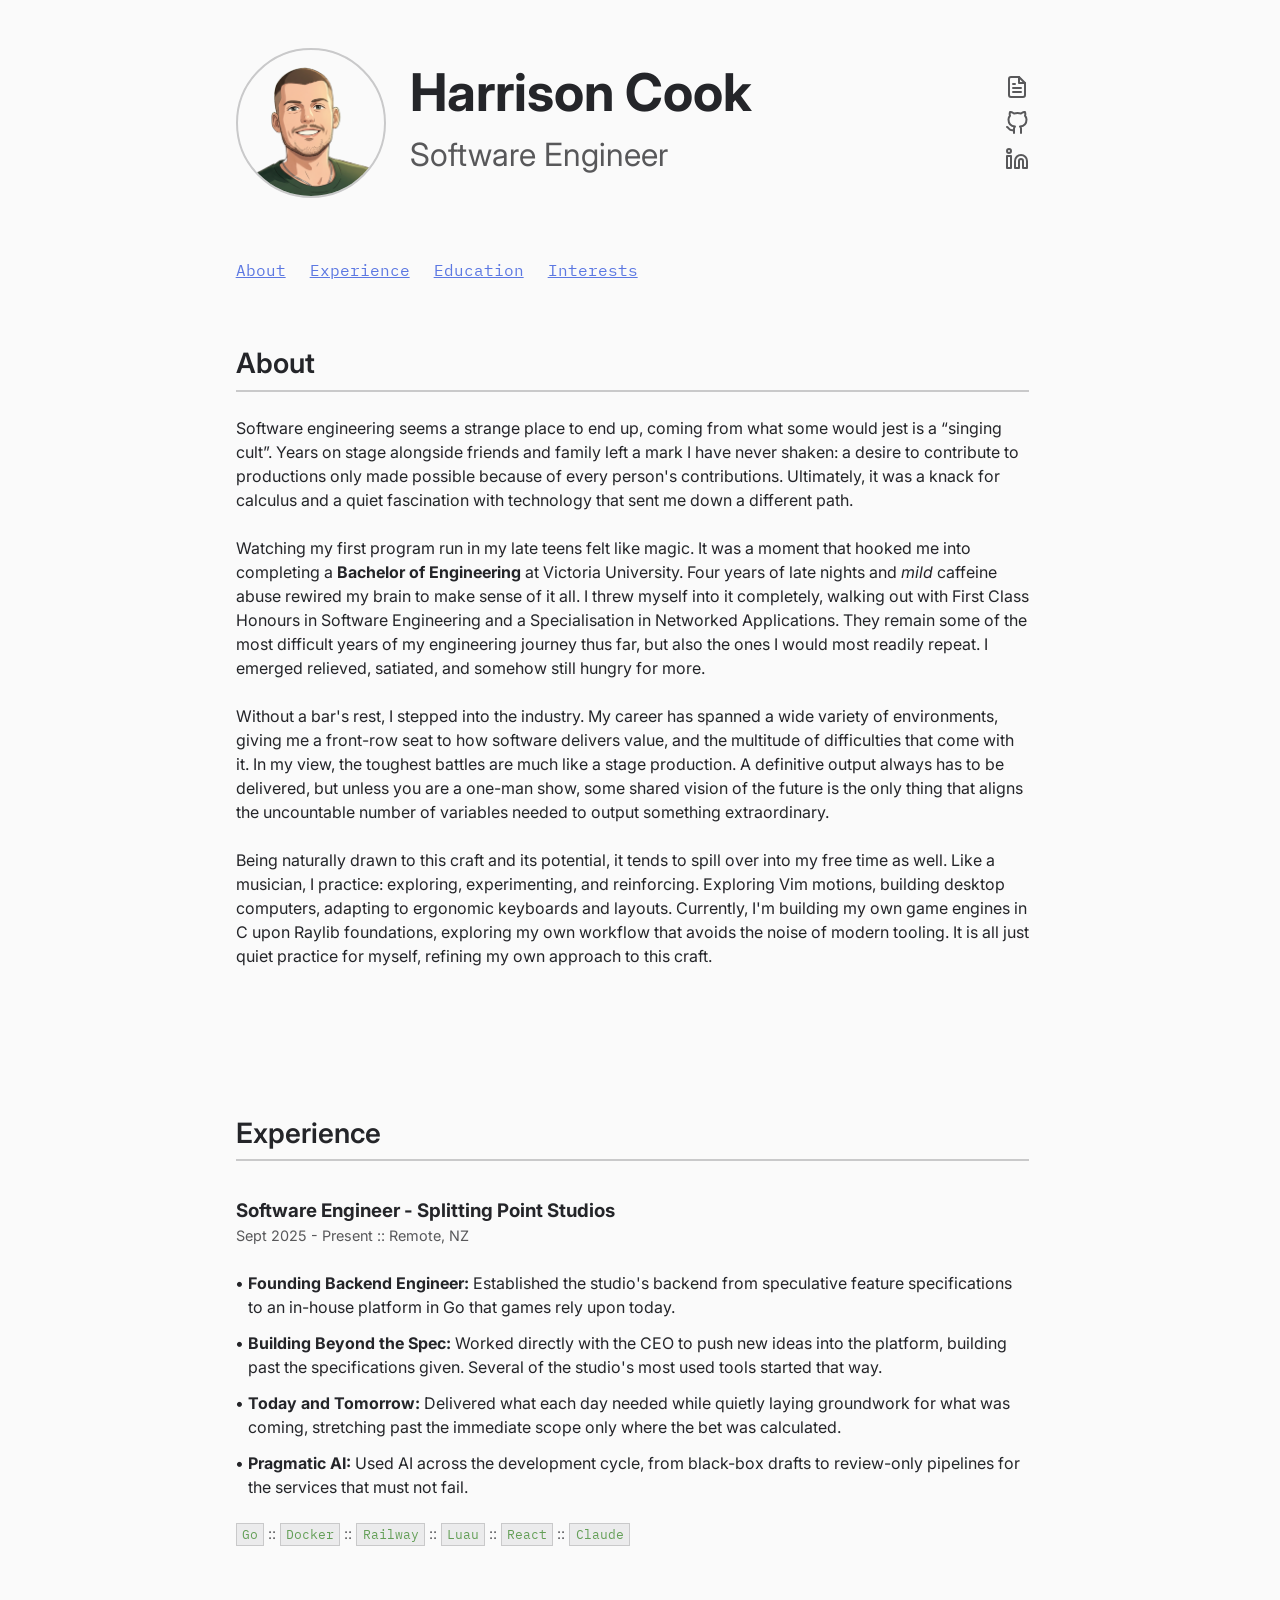
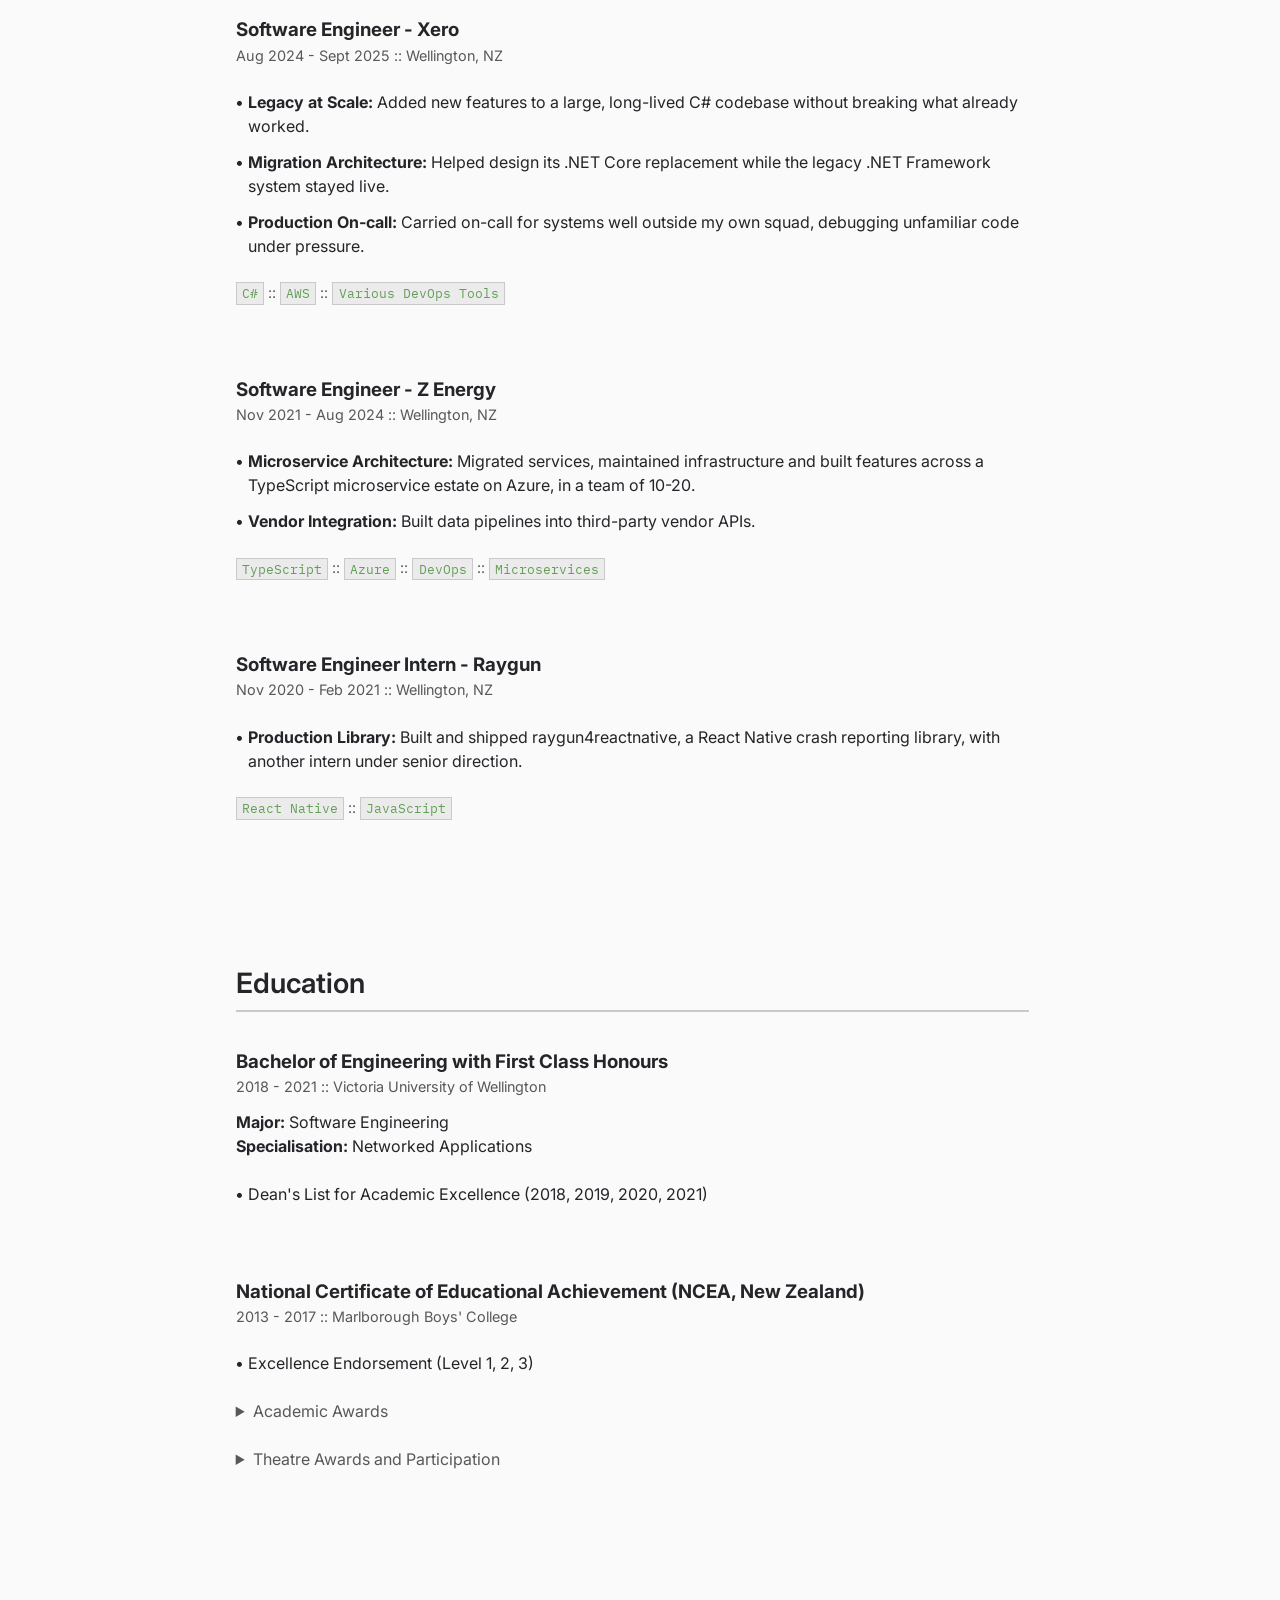
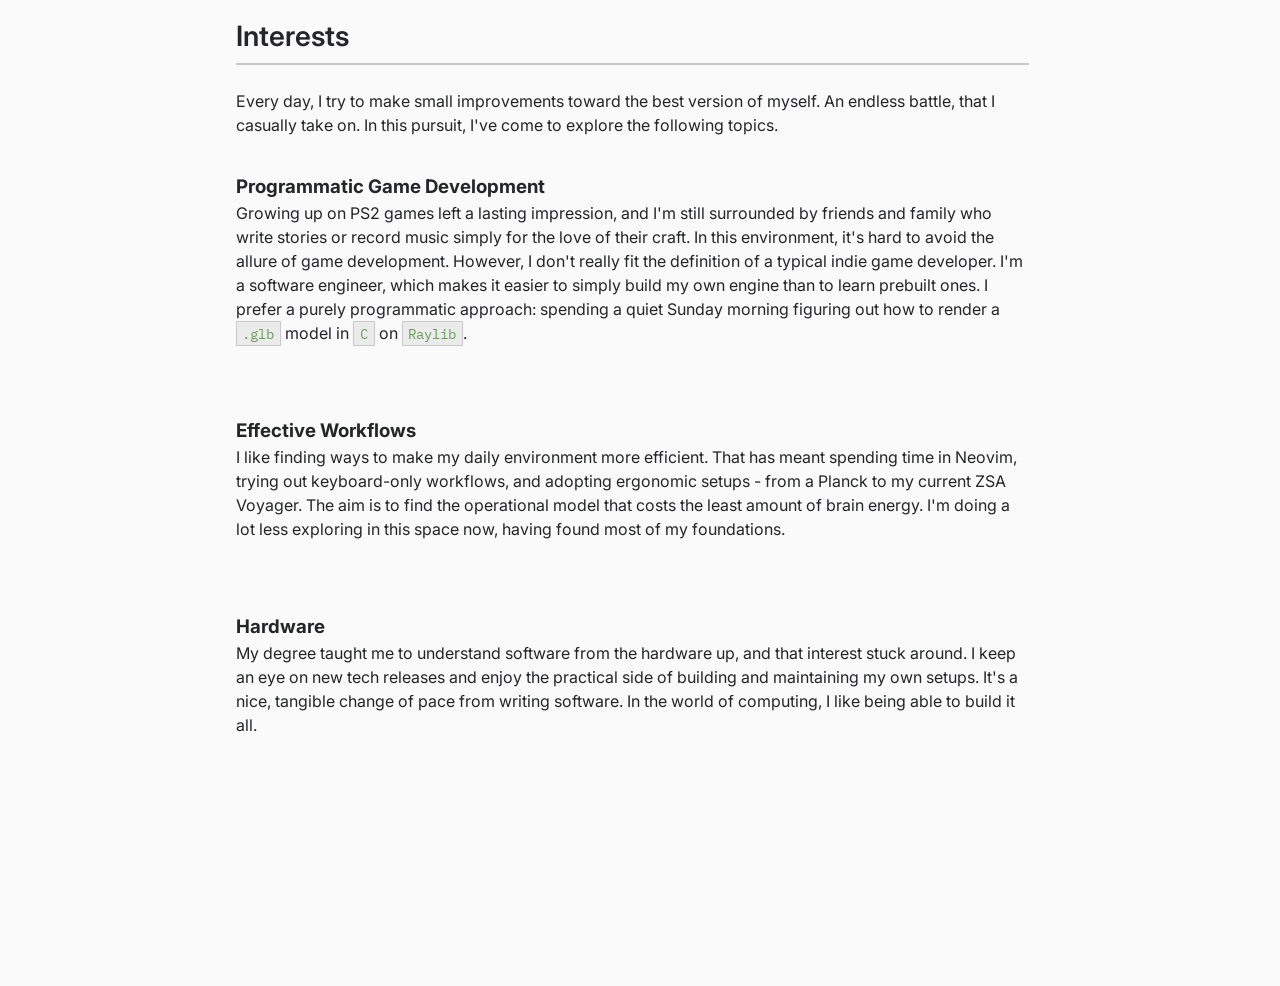
==== index.html @ 20672a46 "Site: fix grammar in game dev interest" ====
<!doctype html>
<html lang="en">
    <head>
        <meta charset="UTF-8" />
        <meta name="viewport" content="width=device-width, initial-scale=1" />
        <meta name="color-scheme" content="light dark" />
        <title>Harrison Cook</title>
        <meta
            name="description"
            content="Harrison Cook - software engineer at Splitting Point Studios. Work history, education, and interests, with essays on how he thinks about building software."
        />
        <meta name="author" content="Harrison Cook" />
        <meta property="og:type" content="profile" />
        <meta property="og:site_name" content="Harrison Cook" />
        <meta property="og:title" content="Harrison Cook - Software Engineer" />
        <meta
            property="og:description"
            content="Software engineer at Splitting Point Studios. Work history, education, and interests."
        />
        <meta property="og:url" content="https://honsoncooky.github.io/cookbook/" />
        <meta property="og:image" content="https://honsoncooky.github.io/cookbook/public/images/profile.png" />
        <meta name="twitter:card" content="summary" />
        <link rel="icon" type="image/png" href="public/images/favicon.png" />
        <link rel="preconnect" href="https://fonts.googleapis.com" />
        <link rel="preconnect" href="https://fonts.gstatic.com" crossorigin />
        <link
            rel="stylesheet"
            href="https://fonts.googleapis.com/css2?family=IBM+Plex+Mono&family=Inter:ital,wght@0,300;0,400;0,600;0,700;1,400&display=swap"
        />
        <link rel="stylesheet" href="public/style.css" />
    </head>
    <body>
        <header class="hero">
            <img src="public/images/profile-sm.png" alt="Harrison Cook" class="profile" />
            <div>
                <h1>Harrison Cook</h1>
                <p class="role">Software Engineer</p>
            </div>
            <nav class="hero-links">
                <a href="cv/" title="PDF" aria-label="PDF" target="_blank" rel="noopener">
                    <svg viewBox="0 0 24 24" aria-hidden="true">
                        <path d="M14 2H6a2 2 0 0 0-2 2v16a2 2 0 0 0 2 2h12a2 2 0 0 0 2-2V8z" />
                        <path d="M14 2v6h6M16 13H8M16 17H8M10 9H8" />
                    </svg>
                </a>
                <a
                    href="https://github.com/HonsonCooky"
                    title="GitHub"
                    aria-label="GitHub"
                    target="_blank"
                    rel="noopener"
                >
                    <svg viewBox="0 0 24 24" aria-hidden="true">
                        <path
                            d="M9 19c-5 1.5-5-2.5-7-3m14 6v-3.87a3.37 3.37 0 0 0-.94-2.61c3.14-.35 6.44-1.54 6.44-7A5.44 5.44 0 0 0 20 4.77 5.07 5.07 0 0 0 19.91 1S18.73.65 16 2.48a13.38 13.38 0 0 0-7 0C6.27.65 5.09 1 5.09 1A5.07 5.07 0 0 0 5 4.77a5.44 5.44 0 0 0-1.5 3.78c0 5.42 3.3 6.61 6.44 7A3.37 3.37 0 0 0 9 18.13V22"
                        />
                    </svg>
                </a>
                <a
                    href="https://www.linkedin.com/in/honsoncooky"
                    title="LinkedIn"
                    aria-label="LinkedIn"
                    target="_blank"
                    rel="noopener"
                >
                    <svg viewBox="0 0 24 24" aria-hidden="true">
                        <path d="M16 8a6 6 0 0 1 6 6v7h-4v-7a2 2 0 0 0-2-2 2 2 0 0 0-2 2v7h-4v-7a6 6 0 0 1 6-6z" />
                        <rect x="2" y="9" width="4" height="12" />
                        <circle cx="4" cy="4" r="2" />
                    </svg>
                </a>
            </nav>
        </header>

        <nav class="page-nav">
            <a href="#about">About</a>
            <a href="#experience">Experience</a>
            <a href="#education">Education</a>
            <a href="#interests">Interests</a>
        </nav>

        <section id="about">
            <h2>About</h2>

            <p>
                Software engineering seems a strange place to end up, coming from what some would jest is a
                <q>singing cult</q>. Years on stage alongside friends and family left a mark I have never shaken: a
                desire to contribute to productions only made possible because of every person's contributions.
                Ultimately, it was a knack for calculus and a quiet fascination with technology that sent me down a
                different path.
            </p>
            <p>
                Watching my first program run in my late teens felt like magic. It was a moment that hooked me into
                completing a <b>Bachelor of Engineering</b> at Victoria University. Four years of late nights and
                <i>mild</i> caffeine abuse rewired my brain to make sense of it all. I threw myself into it completely,
                walking out with First Class Honours in Software Engineering and a Specialisation in Networked
                Applications. They remain some of the most difficult years of my engineering journey thus far, but also
                the ones I would most readily repeat. I emerged relieved, satiated, and somehow still hungry for more.
            </p>
            <p>
                Without a bar's rest, I stepped into the industry. My career has spanned a wide variety of environments,
                giving me a front-row seat to how software delivers value, and the multitude of difficulties that come
                with it. In my view, the toughest battles are much like a stage production. A definitive output always
                has to be delivered, but unless you are a one-man show, some shared vision of the future is the only
                thing that aligns the uncountable number of variables needed to output something extraordinary.
            </p>
            <p>
                Being naturally drawn to this craft and its potential, it tends to spill over into my free time as well.
                Like a musician, I practice: exploring, experimenting, and reinforcing. Exploring Vim motions, building
                desktop computers, adapting to ergonomic keyboards and layouts. Currently, I'm building my own game
                engines in C upon Raylib foundations, exploring my own workflow that avoids the noise of modern tooling.
                It is all just quiet practice for myself, refining my own approach to this craft.
            </p>
        </section>

        <section id="experience">
            <h2>Experience</h2>

            <article>
                <h3>Software Engineer - Splitting Point Studios</h3>
                <p class="meta">Sept 2025 - Present :: Remote, NZ</p>
                <ul>
                    <li>
                        <h4>Founding Backend Engineer:</h4>
                        Established the studio's backend from speculative feature specifications to an in-house platform
                        in Go that games rely upon today.
                    </li>
                    <li>
                        <h4>Building Beyond the Spec:</h4>
                        Worked directly with the CEO to push new ideas into the platform, building past the
                        specifications given. Several of the studio's most used tools started that way.
                    </li>
                    <li>
                        <h4>Today and Tomorrow:</h4>
                        Delivered what each day needed while quietly laying groundwork for what was coming, stretching
                        past the immediate scope only where the bet was calculated.
                    </li>
                    <li>
                        <h4>Pragmatic AI:</h4>
                        Used AI across the development cycle, from black-box drafts to review-only pipelines for the
                        services that must not fail.
                    </li>
                </ul>
                <p class="skills">
                    <code>Go</code> :: <code>Docker</code> :: <code>Railway</code> :: <code>Luau</code> ::
                    <code>React</code> :: <code>Claude</code>
                </p>
            </article>

            <article>
                <h3>Software Engineer - Xero</h3>
                <p class="meta">Aug 2024 - Sept 2025 :: Wellington, NZ</p>
                <ul>
                    <li>
                        <h4>Legacy at Scale:</h4>
                        Added new features to a large, long-lived C# codebase without breaking what already worked.
                    </li>
                    <li>
                        <h4>Migration Architecture:</h4>
                        Helped design its .NET Core replacement while the legacy .NET Framework system stayed live.
                    </li>
                    <li>
                        <h4>Production On-call:</h4>
                        Carried on-call for systems well outside my own squad, debugging unfamiliar code under pressure.
                    </li>
                </ul>
                <p class="skills"><code>C#</code> :: <code>AWS</code> :: <code>Various DevOps Tools</code></p>
            </article>

            <article>
                <h3>Software Engineer - Z Energy</h3>
                <p class="meta">Nov 2021 - Aug 2024 :: Wellington, NZ</p>
                <ul>
                    <li>
                        <h4>Microservice Architecture:</h4>
                        Migrated services, maintained infrastructure and built features across a TypeScript microservice
                        estate on Azure, in a team of 10-20.
                    </li>
                    <li>
                        <h4>Vendor Integration:</h4>
                        Built data pipelines into third-party vendor APIs.
                    </li>
                </ul>
                <p class="skills">
                    <code>TypeScript</code> :: <code>Azure</code> :: <code>DevOps</code> :: <code>Microservices</code>
                </p>
            </article>

            <article>
                <h3>Software Engineer Intern - Raygun</h3>
                <p class="meta">Nov 2020 - Feb 2021 :: Wellington, NZ</p>
                <ul>
                    <li>
                        <h4>Production Library:</h4>
                        Built and shipped raygun4reactnative, a React Native crash reporting library, with another
                        intern under senior direction.
                    </li>
                </ul>
                <p class="skills"><code>React Native</code> :: <code>JavaScript</code></p>
            </article>
        </section>

        <section id="education">
            <h2>Education</h2>

            <article>
                <h3>Bachelor of Engineering with First Class Honours</h3>
                <p class="meta">2018 - 2021 :: Victoria University of Wellington</p>
                <div>
                    <h4>Major:</h4>
                    Software Engineering
                </div>
                <div>
                    <h4>Specialisation:</h4>
                    Networked Applications
                </div>
                <ul>
                    <li>Dean's List for Academic Excellence (2018, 2019, 2020, 2021)</li>
                </ul>
            </article>

            <article>
                <h3>National Certificate of Educational Achievement (NCEA, New Zealand)</h3>
                <p class="meta">2013 - 2017 :: Marlborough Boys' College</p>
                <ul>
                    <li>Excellence Endorsement (Level 1, 2, 3)</li>
                </ul>
                <details>
                    <summary>Academic Awards</summary>
                    <ul>
                        <li>NCEA Academic Badge (Level 1, 2)</li>
                        <li>National Certificate in Mathematics (Level 1, 2)</li>
                        <li>Merit Certificate for Excellence in Photography, Digital Technology, English (2017)</li>
                        <li>Port Marlborough Award for Consistent, Outstanding Achievement (2016)</li>
                        <li>Subject Award for Digital Technology, Photography (2016)</li>
                        <li>
                            CACTUS - 8 week youth development course focused on resilience, fitness, and teamwork (2016)
                        </li>
                        <li>Merit Certificate for Excellence in Digital Media (2015)</li>
                    </ul>
                </details>
                <details>
                    <summary>Theatre Awards and Participation</summary>
                    <ul>
                        <li>Cultural Gold Award for excellence in Musical Theatre, Drama (2017)</li>
                        <li>Regional Shakespeare Festival (2015-2017)</li>
                        <li>School Production (2013-2017)</li>
                        <li>Cultural Gold Award for contribution to choir, drama, musical theatre (2016)</li>
                        <li>Dramatic Performance Cup for best dramatic performance (2016)</li>
                        <li>School Choir (2013-2016)</li>
                        <li>Stage Band (2013-2016)</li>
                    </ul>
                </details>
            </article>
        </section>

        <section id="interests">
            <h2>Interests</h2>

            <p>
                Every day, I try to make small improvements toward the best version of myself. An endless battle, that I
                casually take on. In this pursuit, I've come to explore the following topics.
            </p>

            <div class="interests-list">
                <article>
                    <h3>Programmatic Game Development</h3>
                    <p>
                        Growing up on PS2 games left a lasting impression, and I'm still surrounded by friends and
                        family who write stories or record music simply for the love of their craft. In this
                        environment, it's hard to avoid the allure of game development. However, I don't really fit the
                        definition of a typical indie game developer. I'm a software engineer, which makes it easier to
                        simply build my own engine than to learn prebuilt ones. I prefer a purely programmatic
                        approach: spending a quiet Sunday morning figuring out how to render a
                        <code>.glb</code> model in <code>C</code> on <code>Raylib</code>.
                    </p>
                </article>

                <article>
                    <h3>Effective Workflows</h3>
                    <p>
                        I like finding ways to make my daily environment more efficient. That has meant spending time in
                        Neovim, trying out keyboard-only workflows, and adopting ergonomic setups - from a Planck to my
                        current ZSA Voyager. The aim is to find the operational model that costs the least amount of
                        brain energy. I'm doing a lot less exploring in this space now, having found most of my
                        foundations.
                    </p>
                </article>

                <article>
                    <h3>Hardware</h3>
                    <p>
                        My degree taught me to understand software from the hardware up, and that interest stuck around.
                        I keep an eye on new tech releases and enjoy the practical side of building and maintaining my
                        own setups. It's a nice, tangible change of pace from writing software. In the world of
                        computing, I like being able to build it all.
                    </p>
                </article>
            </div>
        </section>
    </body>
</html>
---- public/style.css ----
/* One Dark (reduced palette) */
:root {
    color-scheme: light dark;
    --font-sans:
        Inter, system-ui, -apple-system, "Segoe UI", Roboto, "Helvetica Neue", Arial,
        sans-serif;
    --font-title: var(--font-sans);
    --font-mono:
        "IBM Plex Mono", ui-monospace, "SF Mono", "Cascadia Code", "JetBrains Mono",
        "Segoe UI Mono", "Roboto Mono", Menlo, Consolas, "Liberation Mono",
        monospace;
    --bg: #282c33;
    --surface: #2f343e;
    --fg: #dce0e5;
    --fg-muted: #a9afbc;
    --border: #464b57;
    --string: #a1c181;
    --link: #74ade8;

    /* Vertical rhythm on a baseline grid: the base unit is the body line-height
       (1.5 x 16px = 24px), and every gap is a whole multiple of it, so spacing
       follows one scale instead of hand-picked values. Section : entry stays 2 : 1. */
    --space-unit: 1.5rem; /* 24px - the baseline */
    --space-tight: calc(var(--space-unit) / 2); /* 12px - within a group */
    --space-block: var(--space-unit); /* 24px - paragraphs, lists */
    --space-heading: var(--space-unit); /* 24px - heading to its body */
    --space-entry: calc(var(--space-unit) * 3); /* 72px - between entries */
    --space-section: calc(var(--space-unit) * 6); /* 144px - between sections */
}

/* One Light */
@media (prefers-color-scheme: light) {
    :root {
        --bg: #fafafa;
        --surface: #ebebec;
        --fg: #242529;
        --fg-muted: #58585a;
        --border: #c9c9ca;
        --string: #649f57;
        --link: #5c78e2;
    }
}

html {
    scroll-behavior: smooth;
    /* reserve the scrollbar gutter so short and long pages centre the body identically */
    scrollbar-gutter: stable;
}

*,
*::before,
*::after {
    box-sizing: border-box;
}

body {
    font-family: var(--font-sans);
    background: var(--bg);
    color: var(--fg);
    margin: 0 auto;
    padding: 0 2rem 25vh 2rem;
    max-width: calc(210mm + 4rem);
    line-height: 1.5;
}

a {
    color: var(--link);
    font-family: var(--font-mono);
}

code {
    font-family: var(--font-mono);
    color: var(--string);
    background: var(--surface);
    border: 1px solid var(--border);
    padding: 0.15em 0.4em;
    font-size: 0.9em;
    white-space: nowrap;
}

pre {
    background: var(--surface);
    border: 1px solid var(--border);
    padding: 1em;
    overflow-x: auto;
    white-space: pre-wrap;
    margin: 0;
}

pre code {
    border: none;
    padding: 0;
    background: none;
}

p {
    margin: 0 0 var(--space-block) 0;
}

small {
    color: var(--fg-muted);
}

hr {
    border: none;
    border-top: 1px solid var(--border);
    margin: calc(var(--space-entry) / 2) 0;
}

ul {
    list-style: "• " outside;
    padding-left: 1.2ch;
    margin: var(--space-block) 0;
}

li {
    margin-bottom: var(--space-tight);
}

/* ---- link rows: under the hero name (home), and a single up-link at the top
   of CV / blog pages ---- */
.nav-links {
    display: flex;
    flex-direction: column;

    margin: var(--space-tight) 0 0 0;
}

.nav-links a {
    color: var(--fg-muted);
    font-family: var(--font-mono);
    font-size: 0.9em;
}

.nav-links a:hover {
    color: var(--link);
}

/* the lone up-link sits at the very top of CV / blog pages */
body > nav.nav-links {
    margin: calc(var(--space-unit) * 2) 0 var(--space-heading) 0;
}

/* ---- hero ---- */
.hero {
    display: flex;
    flex-wrap: wrap;
    align-items: center;
    gap: var(--space-block);
    /* masthead sits close to its intro paragraph (2 units), not a section apart */
    margin: calc(var(--space-unit) * 2) 0;
}

.profile {
    width: 150px;
    height: 150px;
    border-radius: 50%;
    border: 2px solid var(--border);
    object-fit: cover;
    object-position: 50% 20%;
}

h1 {
    font-family: var(--font-title);
    color: var(--fg);
    margin: 0 0 var(--space-tight) 0;
}

.hero h1 {
    font-size: 3.25rem;
    line-height: 1;
}

.role {
    font-family: var(--font-title);
    color: var(--fg-muted);
    font-size: 2rem;
    margin: 0;
}

/* icon links (PDF, GitHub, LinkedIn) pushed to the far right of the hero */
.hero-links {
    display: flex;
    flex-direction: column;
    gap: var(--space-tight);
    margin-left: auto;
}

.hero-links a {
    display: block;
    color: var(--fg-muted);
}

.hero-links a:hover {
    color: var(--link);
}

.hero-links svg {
    display: block;
    width: 24px;
    height: 24px;
    fill: none;
    stroke: currentColor;
    stroke-width: 2;
    stroke-linecap: round;
    stroke-linejoin: round;
}

@media (max-width: 480px) {
    .hero {
        justify-content: center;
        text-align: center;
    }

    .nav-links {
        justify-content: center;
    }

    .hero-links {
        flex-direction: row;
        margin-left: 0;
        width: 100%;
        justify-content: center;
    }
    .profile {
        width: 200px;
        height: 200px;
    }
}

/* ---- section nav: sticks to the top of the viewport once scrolled past ---- */
.page-nav {
    position: sticky;
    top: 0;
    z-index: 1;
    display: flex;
    flex-wrap: nowrap;
    /* gap and font scale together with the viewport so all four links stay on one line */
    gap: 1.5em;
    font-size: clamp(0.85rem, 3.4vw, 1rem);
    padding: var(--space-tight) 0;
    /* a full section gap before About, so the nav reads as a masthead, not a heading */
    margin-bottom: calc(var(--space-unit) * 2);
    background: var(--bg);
}

/* ---- sections: content-sized, generous chapter-style gaps between them ---- */
body > section {
    margin-bottom: var(--space-section);
    /* anchor jumps land below the sticky nav, not underneath it */
    scroll-margin-top: calc(var(--space-unit) * 2);
}

body > section:last-child {
    margin-bottom: 0;
}

h2 {
    font-family: var(--font-title);
    color: var(--fg);
    font-size: 1.75rem;
    font-weight: 600;
    margin: 0 0 var(--space-heading) 0;
    border-bottom: 2px solid var(--border);
    padding-bottom: 0.2em;
}

h3 {
    font-family: var(--font-title);
    margin: 0;
}

h4 {
    display: inline;
    font-family: var(--font-title);
    font-size: 1em;
    font-weight: 700;
    margin: 0;
}

.meta {
    color: var(--fg-muted);
    font-size: 0.9em;
    margin: 0 0 var(--space-tight) 0;
}

.skills {
    color: var(--fg-muted);
    font-size: 0.9em;
    margin: var(--space-block) 0 0 0;
}

.label {
    font-weight: bold;
}

details {
    margin-top: var(--space-block);
}

details summary {
    cursor: pointer;
    color: var(--fg-muted);
}

details summary:hover {
    color: var(--link);
}

/* Entries are grouped by spacing, not dividers: the gap between entries is
   larger than the gaps inside one, so proximity alone reads the relationship. */
body > section article {
    margin-bottom: var(--space-entry);
}

body > section article:last-child {
    margin-bottom: 0;
}

/* The first entry sits half an entry-gap below its heading (or intro) - the
   heading already does some of the separating - while entries are a full
   --space-entry apart. Only titled entries (article); heading-to-prose stays
   tight (blog body, interests intro). */
body > section article:first-of-type {
    margin-top: calc(var(--space-entry) / 2);
}

/* ---- page header (CV) ---- */
.page-header {
    margin-bottom: var(--space-heading);
}

.page-header h1 {
    margin: 0;
}

@media print {
    .nav-links,
    .hero-links,
    .page-nav {
        display: none;
    }

    /* Viewport units are meaningless on paper; let each section begin a fresh
       page - the print equivalent of a chapter. */
    body > section {
        margin-bottom: 0;
        break-before: page;
    }

    body > section:first-of-type {
        break-before: auto;
    }
}
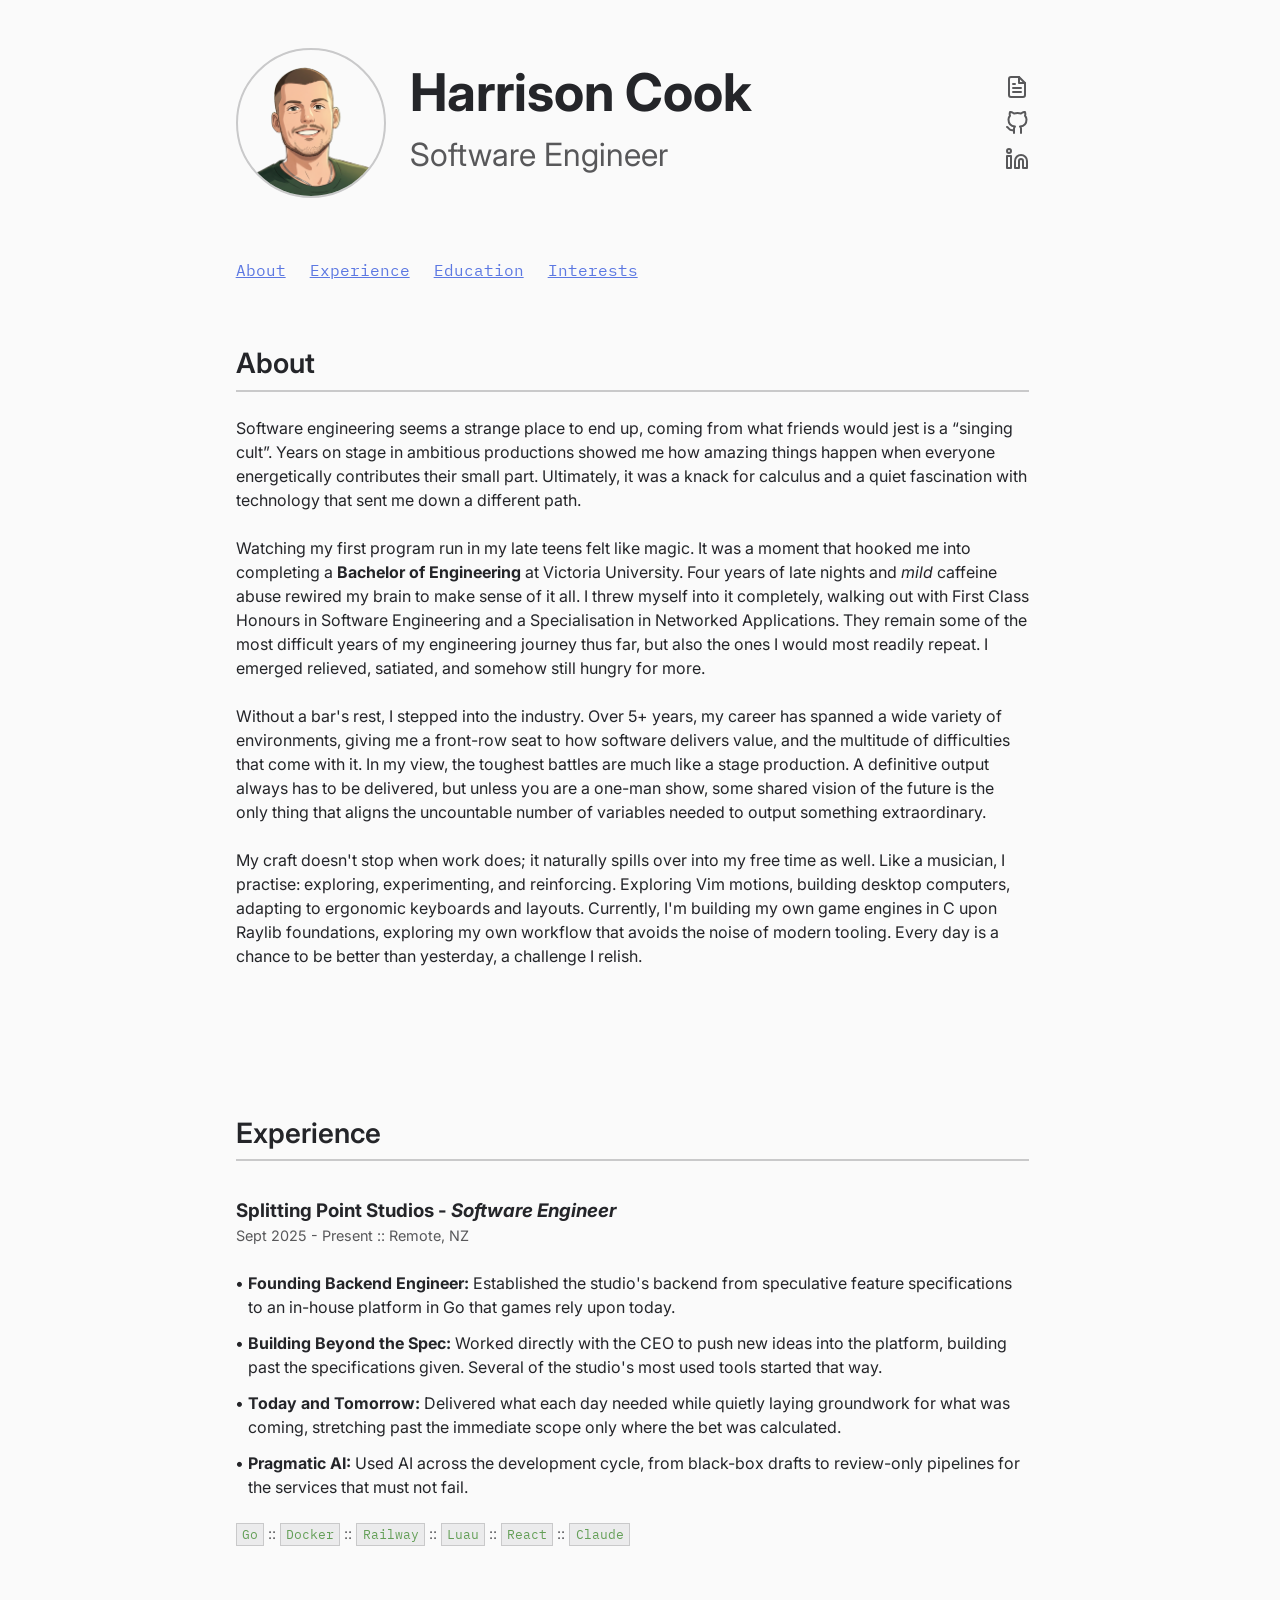
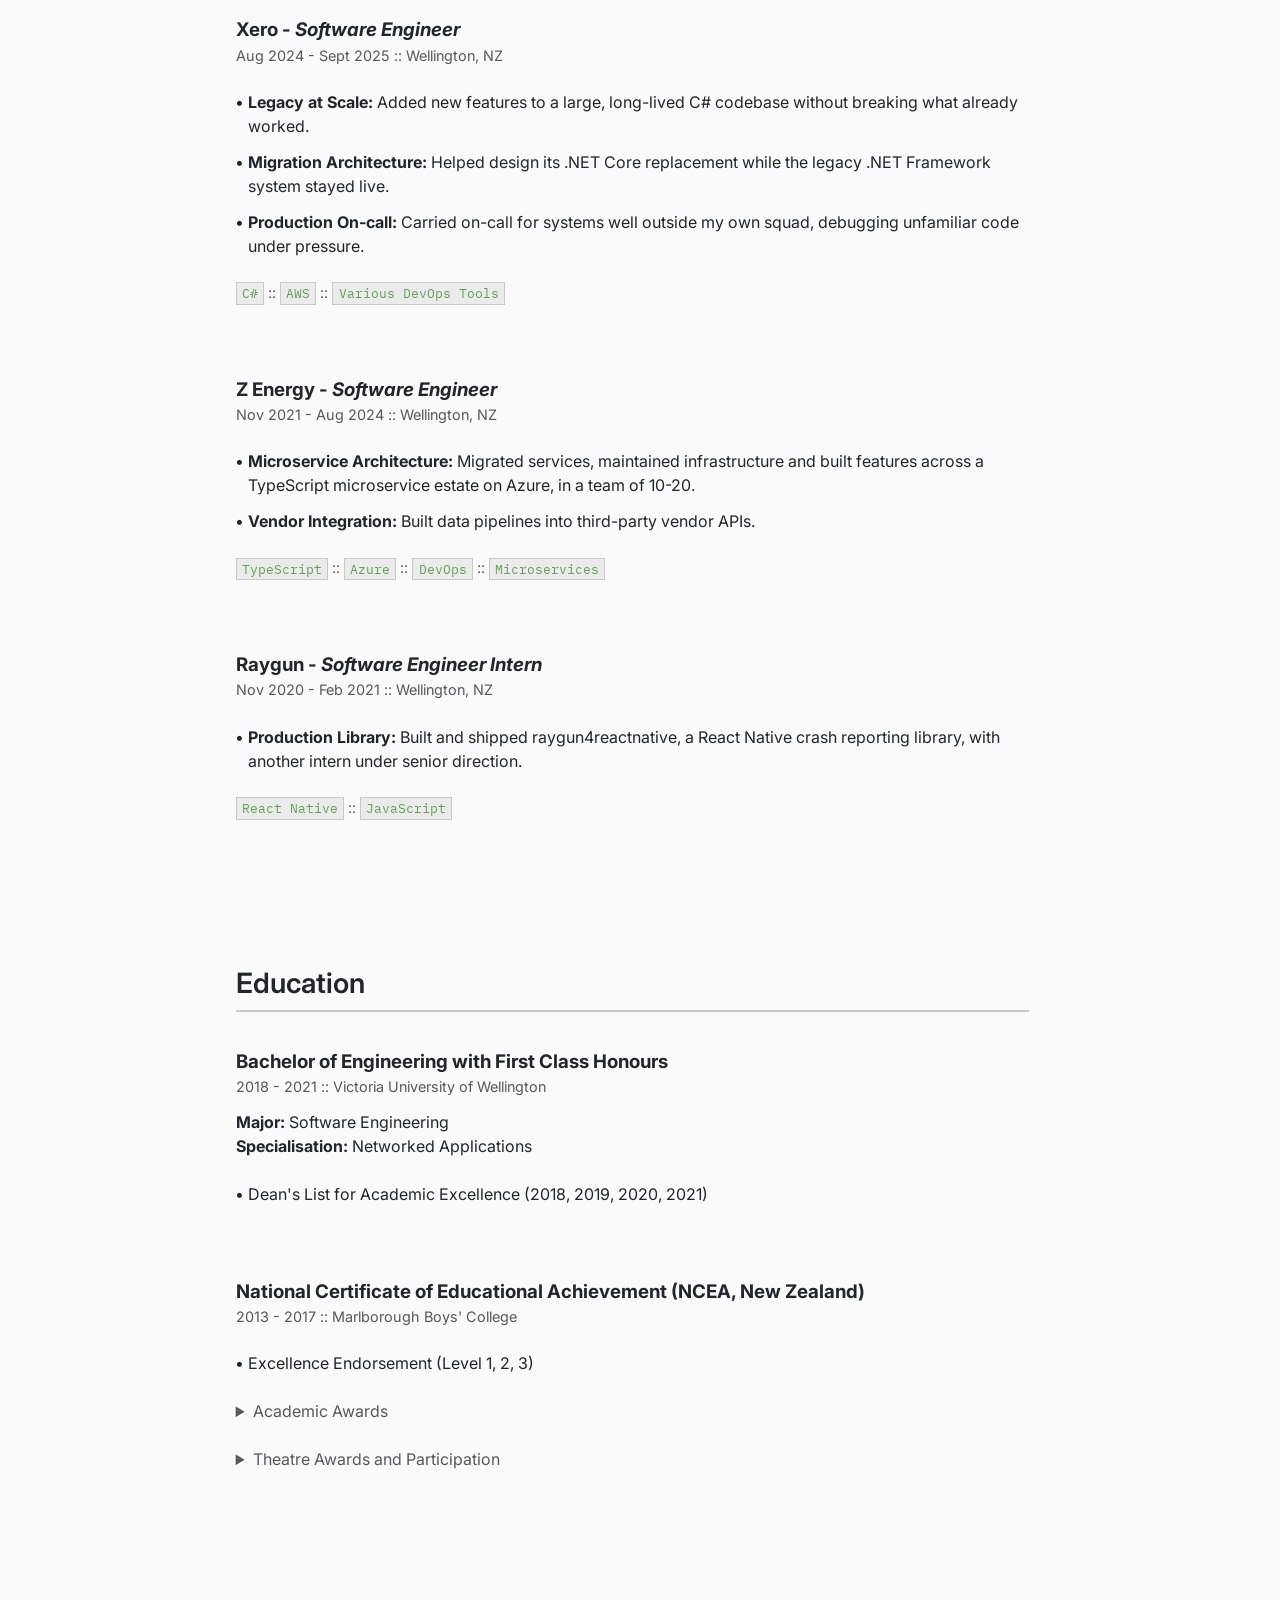
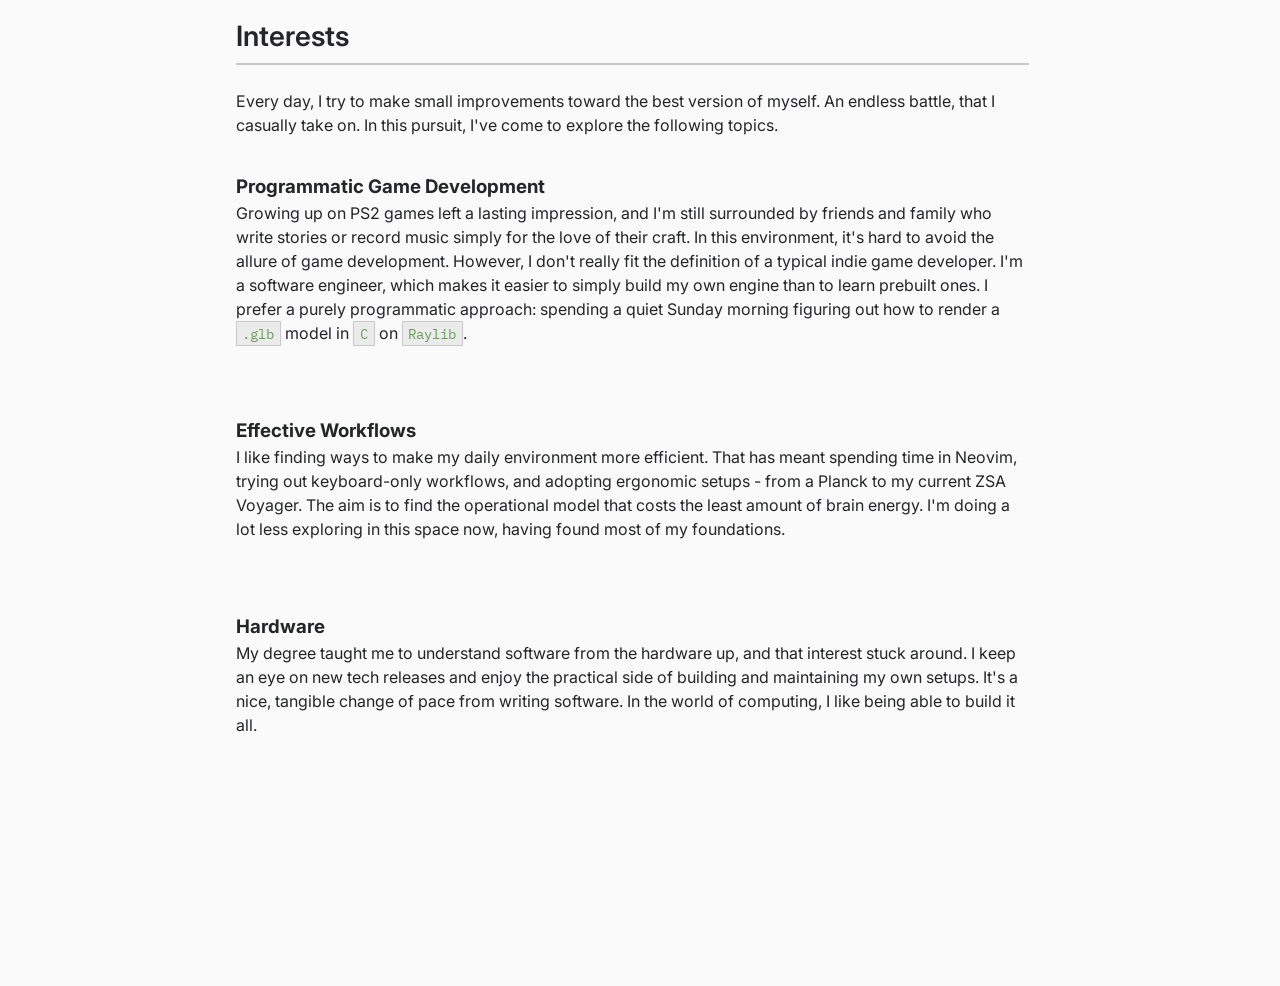
==== commit d443f9ec: "CV: prose job entries with quote bars, centred header, Place - Role headings, rewritten About, tight" ====
--- a/index.html
+++ b/index.html
@@ -25,7 +25,7 @@
         <link rel="preconnect" href="https://fonts.gstatic.com" crossorigin />
         <link
             rel="stylesheet"
-            href="https://fonts.googleapis.com/css2?family=IBM+Plex+Mono&family=Inter:ital,wght@0,300;0,400;0,600;0,700;1,400&display=swap"
+            href="https://fonts.googleapis.com/css2?family=IBM+Plex+Mono&family=Inter:ital,wght@0,300;0,400;0,600;0,700;1,400;1,700&display=swap"
         />
         <link rel="stylesheet" href="public/style.css" />
     </head>
@@ -83,10 +83,9 @@
             <h2>About</h2>
 
             <p>
-                Software engineering seems a strange place to end up, coming from what some would jest is a
-                <q>singing cult</q>. Years on stage alongside friends and family left a mark I have never shaken: a
-                desire to contribute to productions only made possible because of every person's contributions.
-                Ultimately, it was a knack for calculus and a quiet fascination with technology that sent me down a
+                Software engineering seems a strange place to end up, coming from what friends would jest is a
+                <q>singing cult</q>. Years on stage in ambitious productions showed me how amazing things happen when
+                everyone energetically contributes their small part. Ultimately, it was a knack for calculus and a quiet fascination with technology that sent me down a
                 different path.
             </p>
             <p>
@@ -98,18 +97,18 @@
                 the ones I would most readily repeat. I emerged relieved, satiated, and somehow still hungry for more.
             </p>
             <p>
-                Without a bar's rest, I stepped into the industry. My career has spanned a wide variety of environments,
-                giving me a front-row seat to how software delivers value, and the multitude of difficulties that come
+                Without a bar's rest, I stepped into the industry. Over 5+ years, my career has spanned a wide variety of
+                environments, giving me a front-row seat to how software delivers value, and the multitude of difficulties that come
                 with it. In my view, the toughest battles are much like a stage production. A definitive output always
                 has to be delivered, but unless you are a one-man show, some shared vision of the future is the only
                 thing that aligns the uncountable number of variables needed to output something extraordinary.
             </p>
             <p>
-                Being naturally drawn to this craft and its potential, it tends to spill over into my free time as well.
-                Like a musician, I practice: exploring, experimenting, and reinforcing. Exploring Vim motions, building
-                desktop computers, adapting to ergonomic keyboards and layouts. Currently, I'm building my own game
-                engines in C upon Raylib foundations, exploring my own workflow that avoids the noise of modern tooling.
-                It is all just quiet practice for myself, refining my own approach to this craft.
+                My craft doesn't stop when work does; it naturally spills over into my free time as well. Like a
+                musician, I practise: exploring, experimenting, and reinforcing. Exploring Vim motions, building desktop
+                computers, adapting to ergonomic keyboards and layouts. Currently, I'm building my own game engines in C
+                upon Raylib foundations, exploring my own workflow that avoids the noise of modern tooling. Every day is
+                a chance to be better than yesterday, a challenge I relish.
             </p>
         </section>
 
@@ -117,7 +116,7 @@
             <h2>Experience</h2>
 
             <article>
-                <h3>Software Engineer - Splitting Point Studios</h3>
+                <h3>Splitting Point Studios - <em>Software Engineer</em></h3>
                 <p class="meta">Sept 2025 - Present :: Remote, NZ</p>
                 <ul>
                     <li>
@@ -148,7 +147,7 @@
             </article>
 
             <article>
-                <h3>Software Engineer - Xero</h3>
+                <h3>Xero - <em>Software Engineer</em></h3>
                 <p class="meta">Aug 2024 - Sept 2025 :: Wellington, NZ</p>
                 <ul>
                     <li>
@@ -168,7 +167,7 @@
             </article>
 
             <article>
-                <h3>Software Engineer - Z Energy</h3>
+                <h3>Z Energy - <em>Software Engineer</em></h3>
                 <p class="meta">Nov 2021 - Aug 2024 :: Wellington, NZ</p>
                 <ul>
                     <li>
@@ -187,7 +186,7 @@
             </article>
 
             <article>
-                <h3>Software Engineer Intern - Raygun</h3>
+                <h3>Raygun - <em>Software Engineer Intern</em></h3>
                 <p class="meta">Nov 2020 - Feb 2021 :: Wellington, NZ</p>
                 <ul>
                     <li>
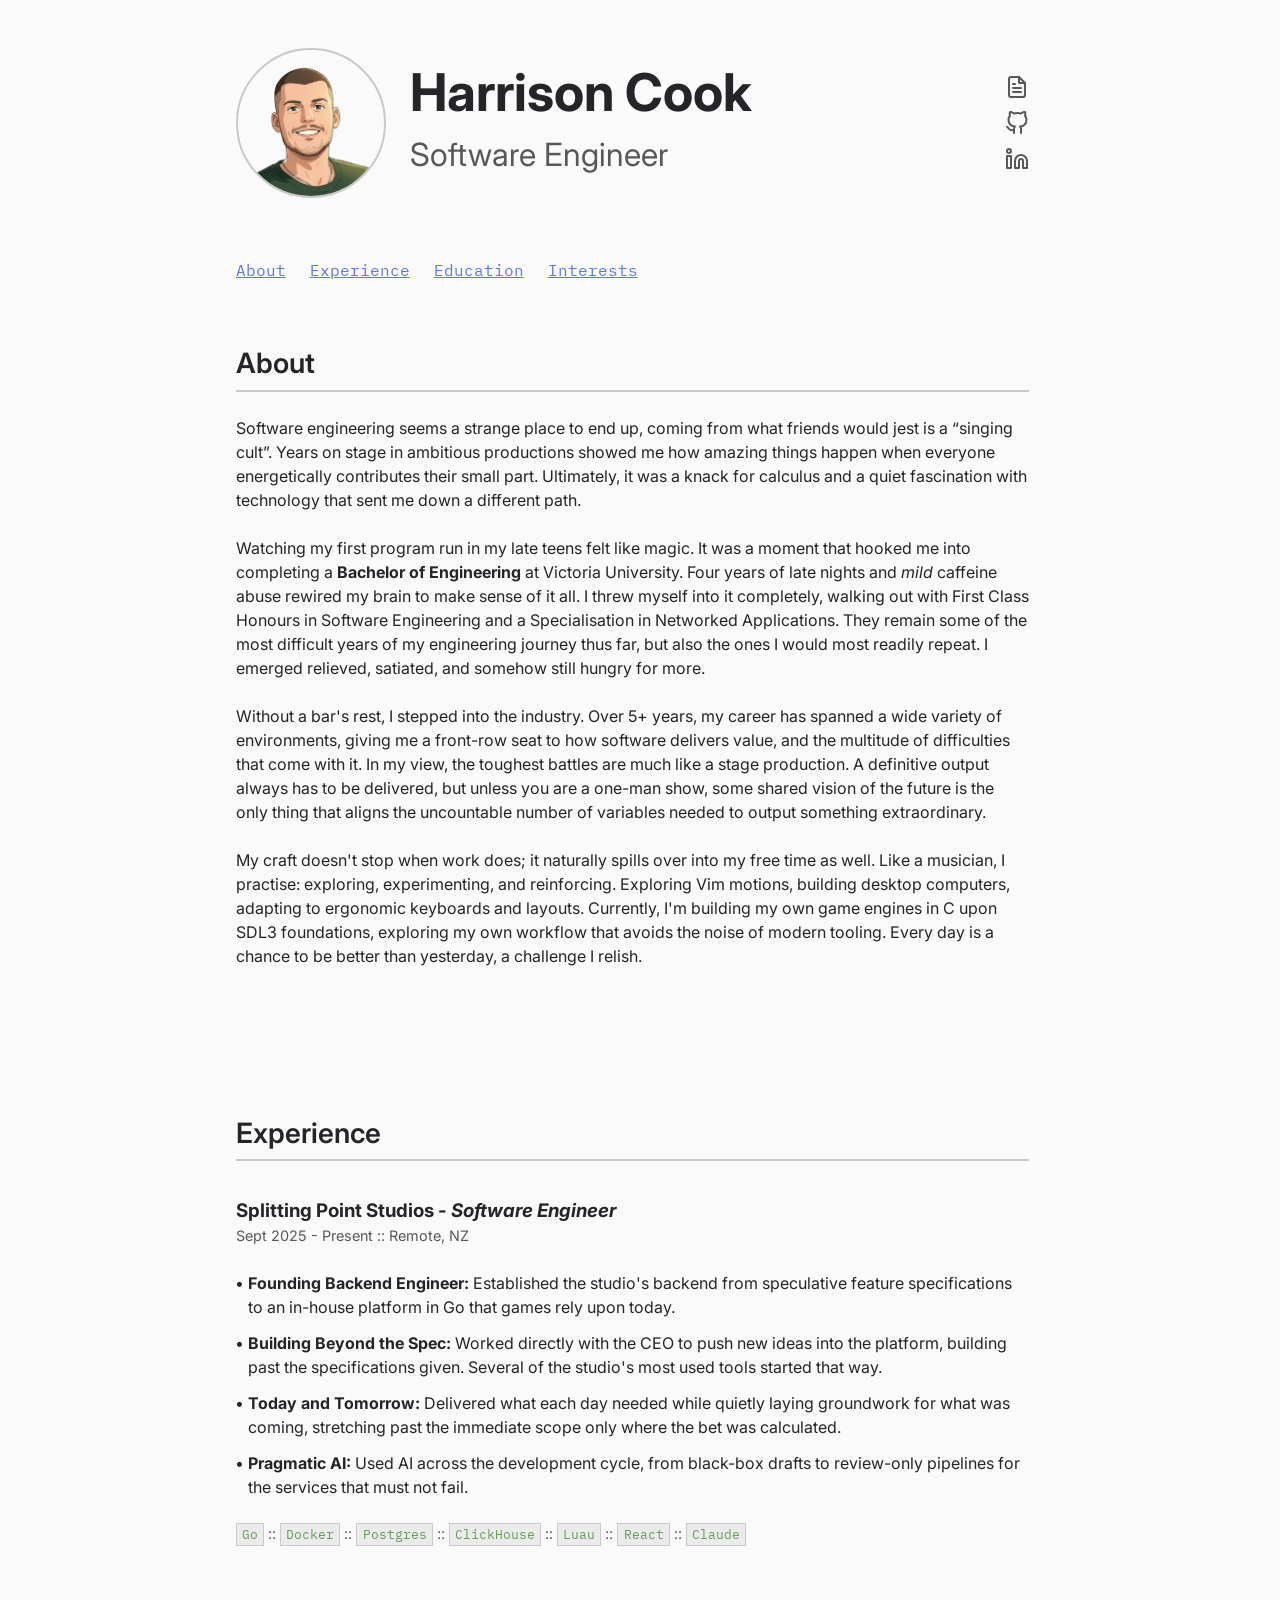
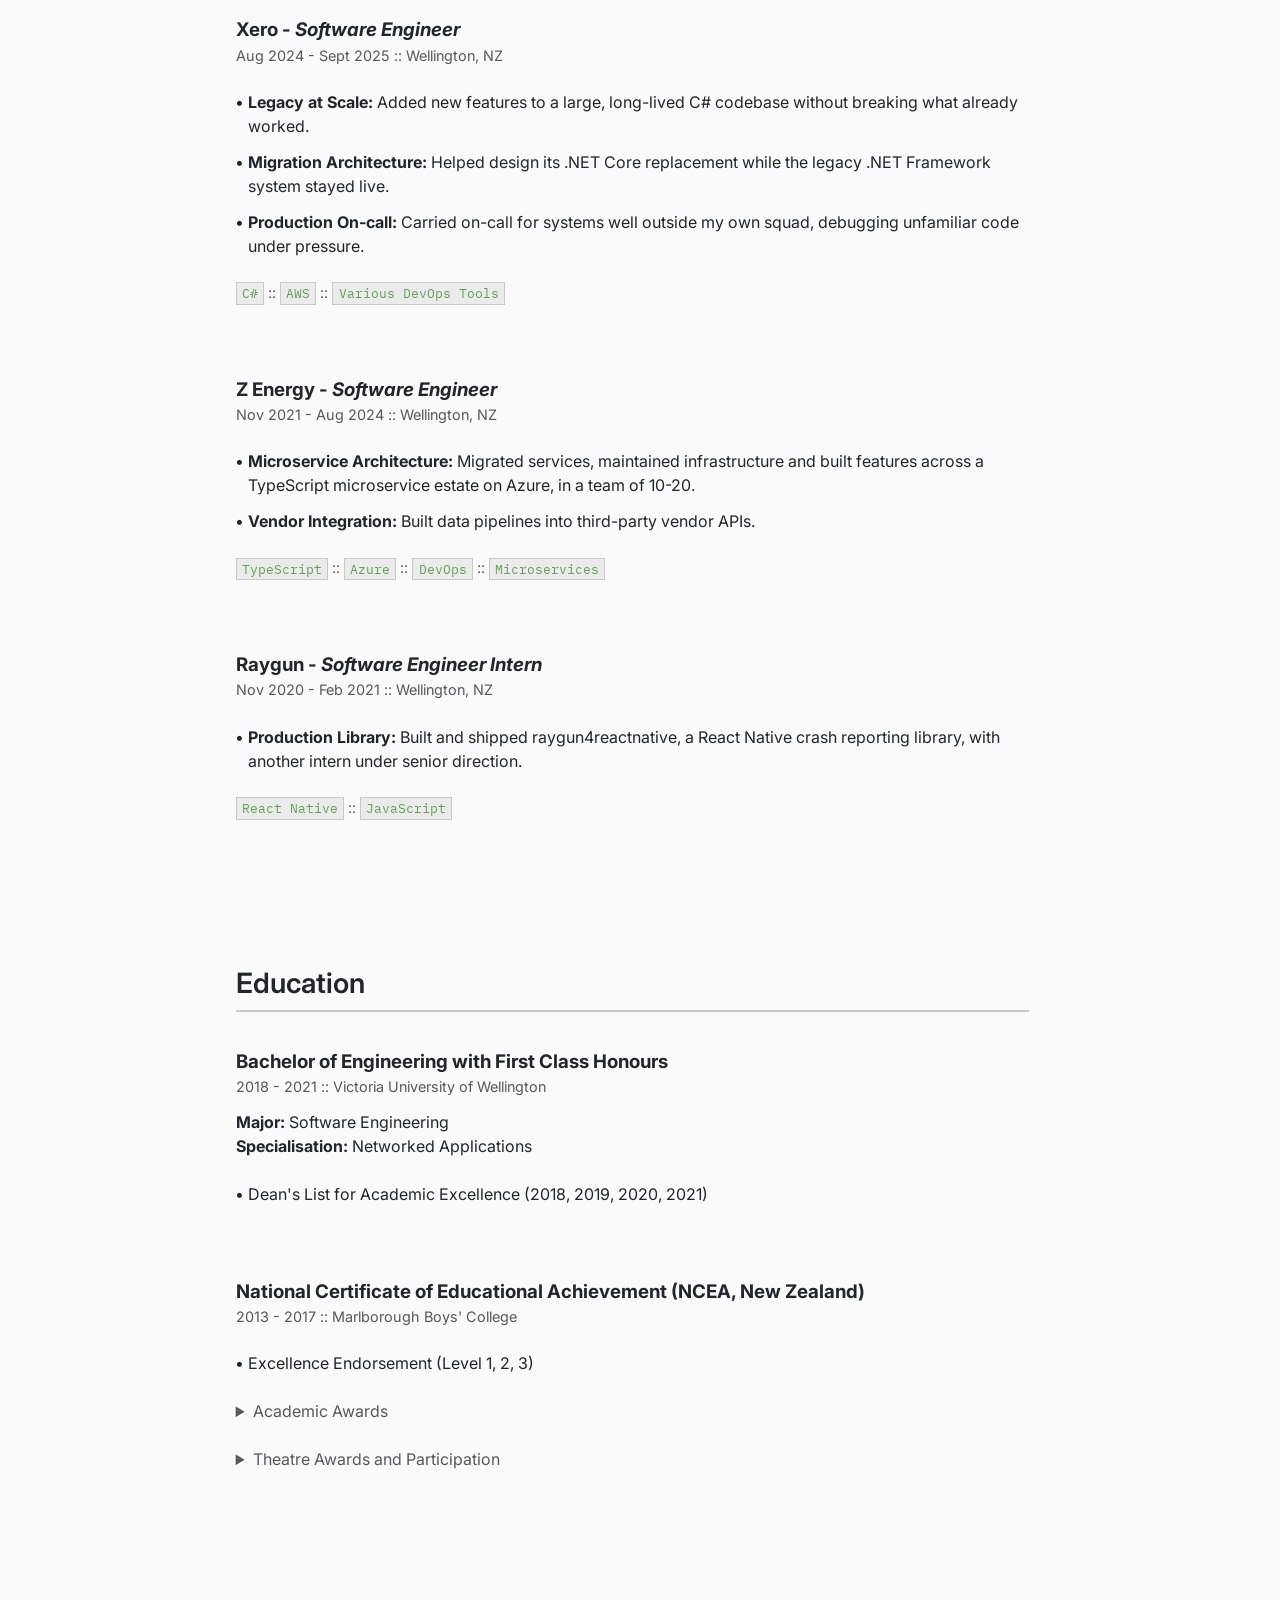
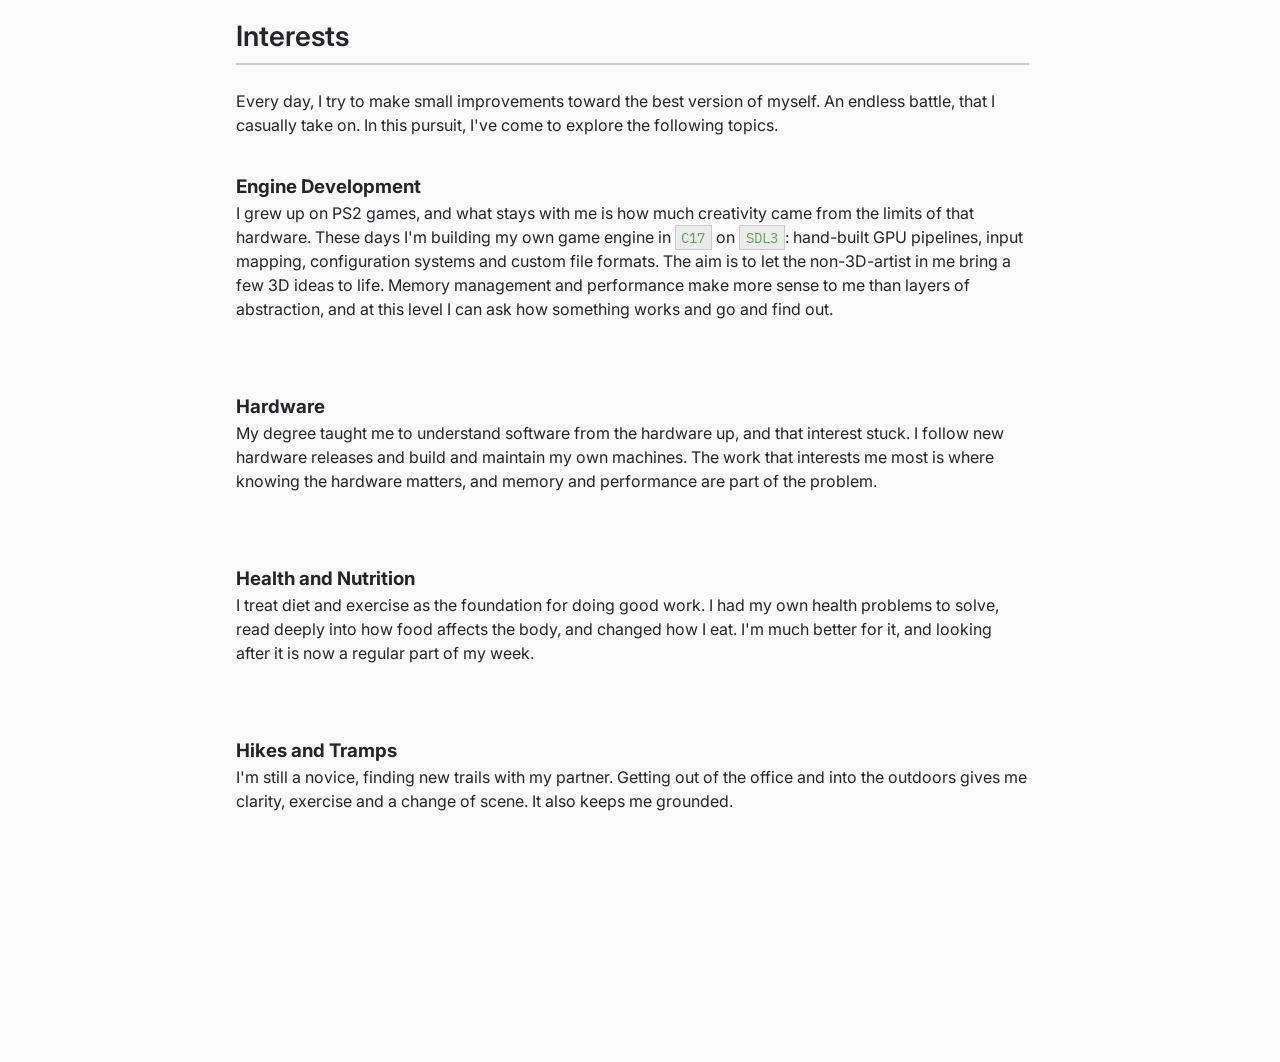
==== commit 835558b8: "Site: new Interests (engine dev on SDL3, hardware, health, hikes), drop workflows; Raylib to SDL3; R" ====
--- a/index.html
+++ b/index.html
@@ -7,7 +7,7 @@
         <title>Harrison Cook</title>
         <meta
             name="description"
-            content="Harrison Cook - software engineer at Splitting Point Studios. Work history, education, and interests, with essays on how he thinks about building software."
+            content="Harrison Cook - software engineer at Splitting Point Studios. Work history, education, and interests."
         />
         <meta name="author" content="Harrison Cook" />
         <meta property="og:type" content="profile" />
@@ -85,8 +85,8 @@
             <p>
                 Software engineering seems a strange place to end up, coming from what friends would jest is a
                 <q>singing cult</q>. Years on stage in ambitious productions showed me how amazing things happen when
-                everyone energetically contributes their small part. Ultimately, it was a knack for calculus and a quiet fascination with technology that sent me down a
-                different path.
+                everyone energetically contributes their small part. Ultimately, it was a knack for calculus and a
+                quiet fascination with technology that sent me down a different path.
             </p>
             <p>
                 Watching my first program run in my late teens felt like magic. It was a moment that hooked me into
@@ -97,17 +97,18 @@
                 the ones I would most readily repeat. I emerged relieved, satiated, and somehow still hungry for more.
             </p>
             <p>
-                Without a bar's rest, I stepped into the industry. Over 5+ years, my career has spanned a wide variety of
-                environments, giving me a front-row seat to how software delivers value, and the multitude of difficulties that come
-                with it. In my view, the toughest battles are much like a stage production. A definitive output always
-                has to be delivered, but unless you are a one-man show, some shared vision of the future is the only
-                thing that aligns the uncountable number of variables needed to output something extraordinary.
+                Without a bar's rest, I stepped into the industry. Over 5+ years, my career has spanned a wide variety
+                of environments, giving me a front-row seat to how software delivers value, and the multitude of
+                difficulties that come with it. In my view, the toughest battles are much like a stage production. A
+                definitive output always has to be delivered, but unless you are a one-man show, some shared vision of
+                the future is the only thing that aligns the uncountable number of variables needed to output something
+                extraordinary.
             </p>
             <p>
                 My craft doesn't stop when work does; it naturally spills over into my free time as well. Like a
                 musician, I practise: exploring, experimenting, and reinforcing. Exploring Vim motions, building desktop
                 computers, adapting to ergonomic keyboards and layouts. Currently, I'm building my own game engines in C
-                upon Raylib foundations, exploring my own workflow that avoids the noise of modern tooling. Every day is
+                upon SDL3 foundations, exploring my own workflow that avoids the noise of modern tooling. Every day is
                 a chance to be better than yesterday, a challenge I relish.
             </p>
         </section>
@@ -141,8 +142,8 @@
                     </li>
                 </ul>
                 <p class="skills">
-                    <code>Go</code> :: <code>Docker</code> :: <code>Railway</code> :: <code>Luau</code> ::
-                    <code>React</code> :: <code>Claude</code>
+                    <code>Go</code> :: <code>Docker</code> :: <code>Postgres</code> :: <code>ClickHouse</code> ::
+                    <code>Luau</code> :: <code>React</code> :: <code>Claude</code>
                 </p>
             </article>
 
@@ -263,36 +264,40 @@
 
             <div class="interests-list">
                 <article>
-                    <h3>Programmatic Game Development</h3>
+                    <h3>Engine Development</h3>
                     <p>
-                        Growing up on PS2 games left a lasting impression, and I'm still surrounded by friends and
-                        family who write stories or record music simply for the love of their craft. In this
-                        environment, it's hard to avoid the allure of game development. However, I don't really fit the
-                        definition of a typical indie game developer. I'm a software engineer, which makes it easier to
-                        simply build my own engine than to learn prebuilt ones. I prefer a purely programmatic
-                        approach: spending a quiet Sunday morning figuring out how to render a
-                        <code>.glb</code> model in <code>C</code> on <code>Raylib</code>.
-                    </p>
-                </article>
-
-                <article>
-                    <h3>Effective Workflows</h3>
-                    <p>
-                        I like finding ways to make my daily environment more efficient. That has meant spending time in
-                        Neovim, trying out keyboard-only workflows, and adopting ergonomic setups - from a Planck to my
-                        current ZSA Voyager. The aim is to find the operational model that costs the least amount of
-                        brain energy. I'm doing a lot less exploring in this space now, having found most of my
-                        foundations.
+                        I grew up on PS2 games, and what stays with me is how much creativity came from the limits of
+                        that hardware. These days I'm building my own game engine in <code>C17</code> on
+                        <code>SDL3</code>: hand-built GPU pipelines, input mapping, configuration systems and custom
+                        file formats. The aim is to let the non-3D-artist in me bring a few 3D ideas to life. Memory
+                        management and performance make more sense to me than layers of abstraction, and at this level
+                        I can ask how something works and go and find out.
                     </p>
                 </article>
 
                 <article>
                     <h3>Hardware</h3>
                     <p>
-                        My degree taught me to understand software from the hardware up, and that interest stuck around.
-                        I keep an eye on new tech releases and enjoy the practical side of building and maintaining my
-                        own setups. It's a nice, tangible change of pace from writing software. In the world of
-                        computing, I like being able to build it all.
+                        My degree taught me to understand software from the hardware up, and that interest stuck. I
+                        follow new hardware releases and build and maintain my own machines. The work that interests me
+                        most is where knowing the hardware matters, and memory and performance are part of the problem.
+                    </p>
+                </article>
+
+                <article>
+                    <h3>Health and Nutrition</h3>
+                    <p>
+                        I treat diet and exercise as the foundation for doing good work. I had my own health problems
+                        to solve, read deeply into how food affects the body, and changed how I eat. I'm much better
+                        for it, and looking after it is now a regular part of my week.
+                    </p>
+                </article>
+
+                <article>
+                    <h3>Hikes and Tramps</h3>
+                    <p>
+                        I'm still a novice, finding new trails with my partner. Getting out of the office and into the
+                        outdoors gives me clarity, exercise and a change of scene. It also keeps me grounded.
                     </p>
                 </article>
             </div>
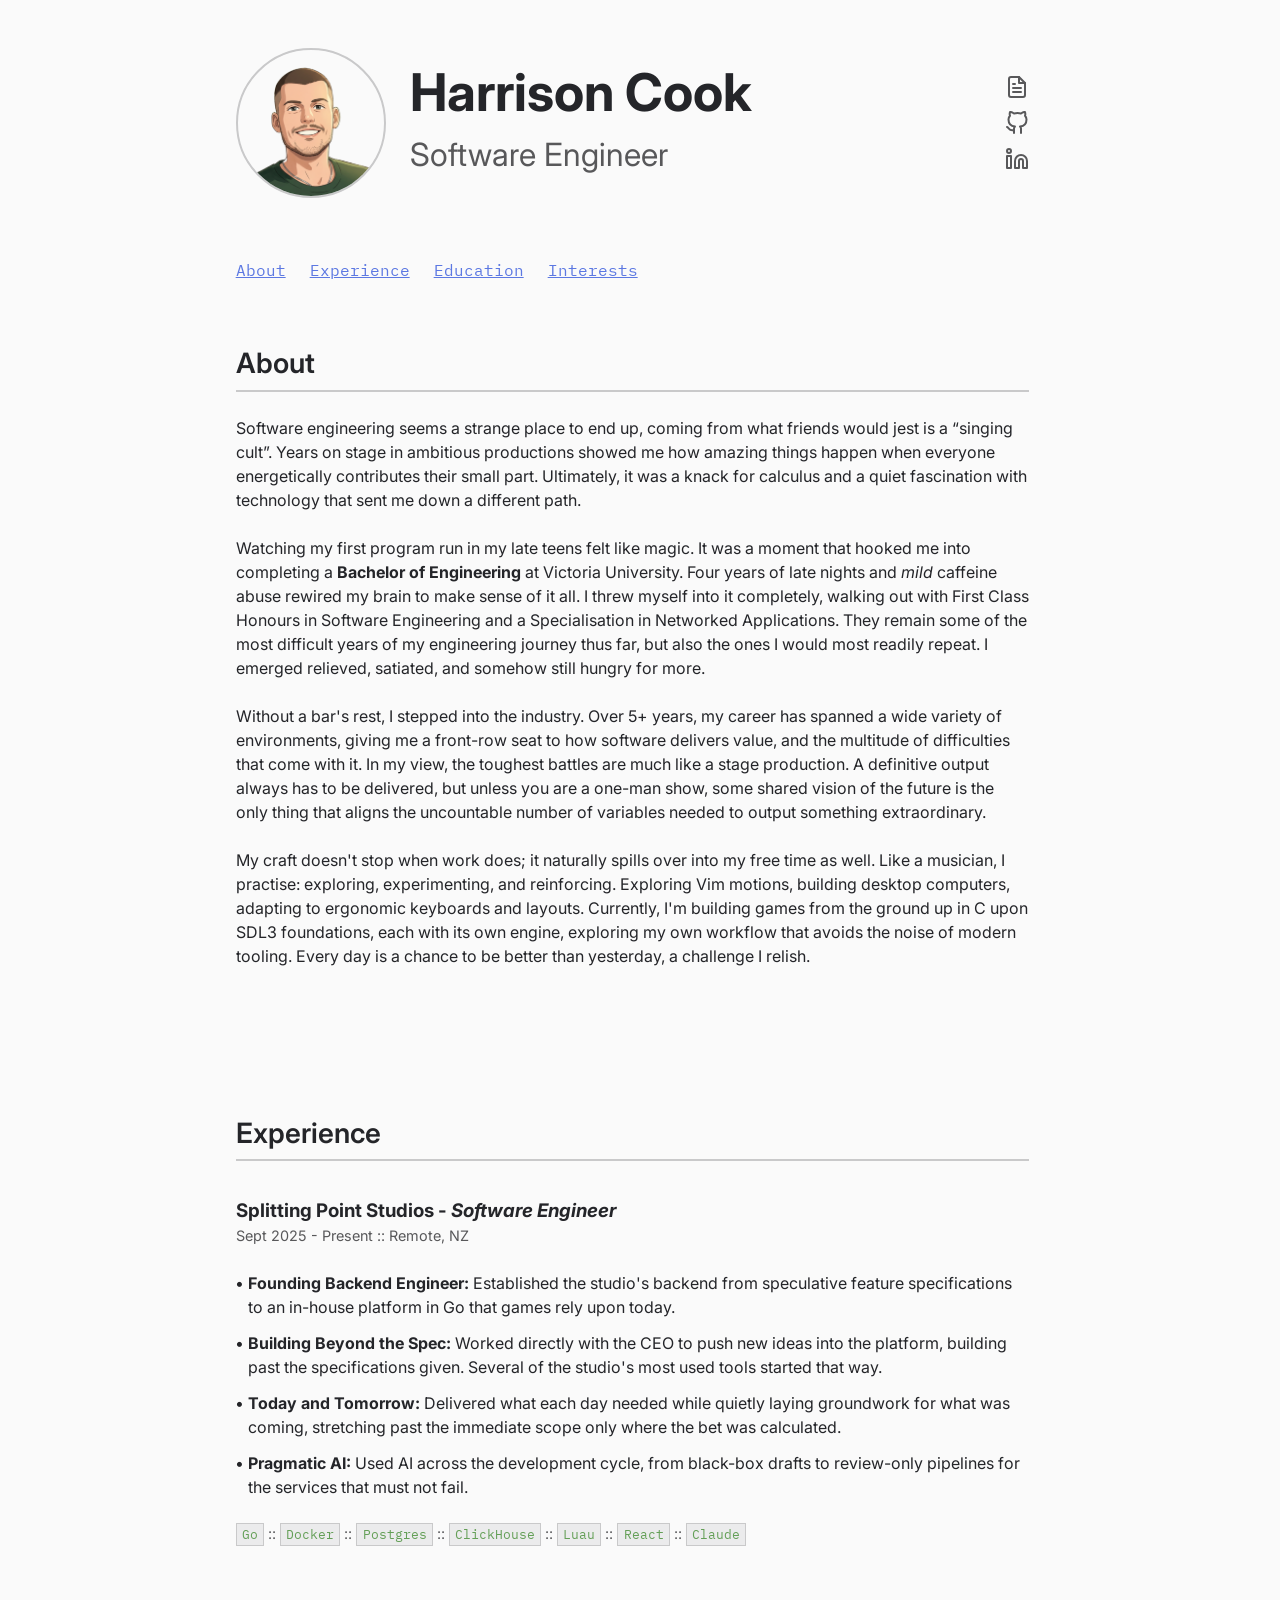
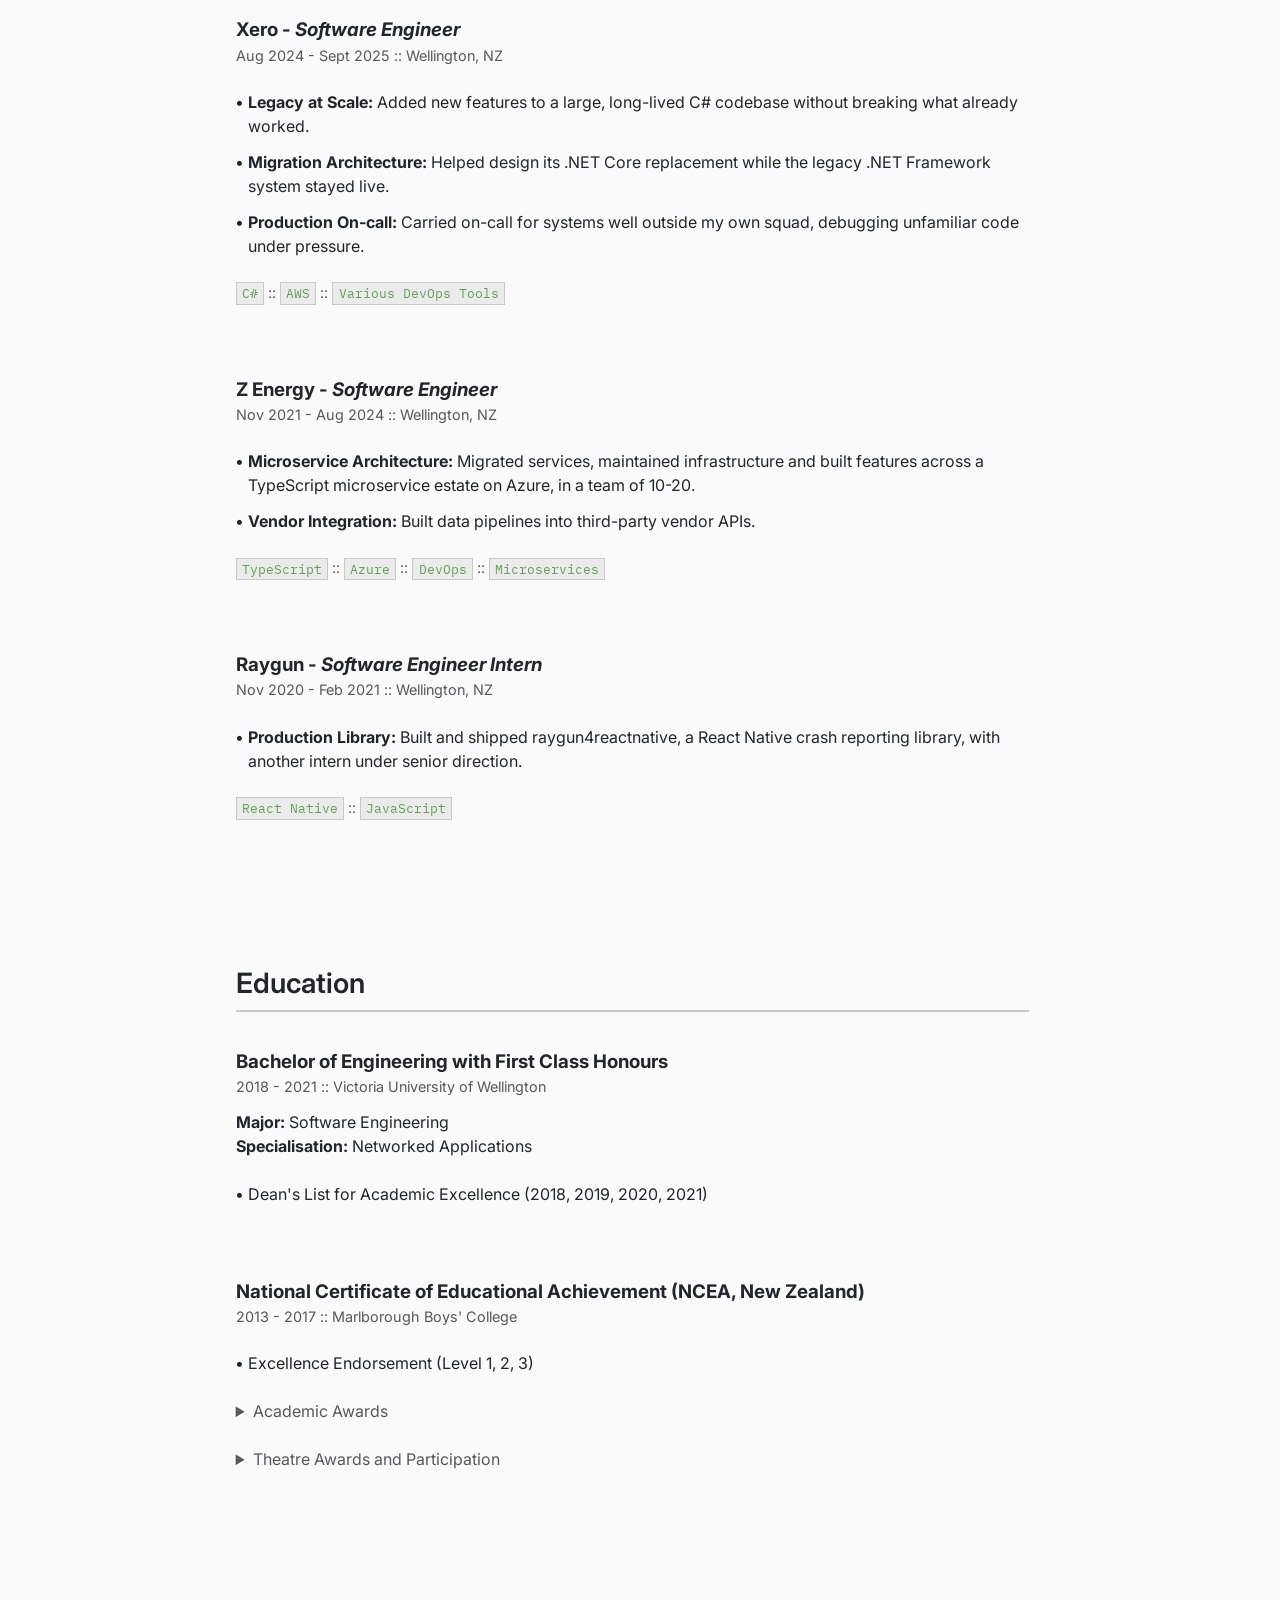
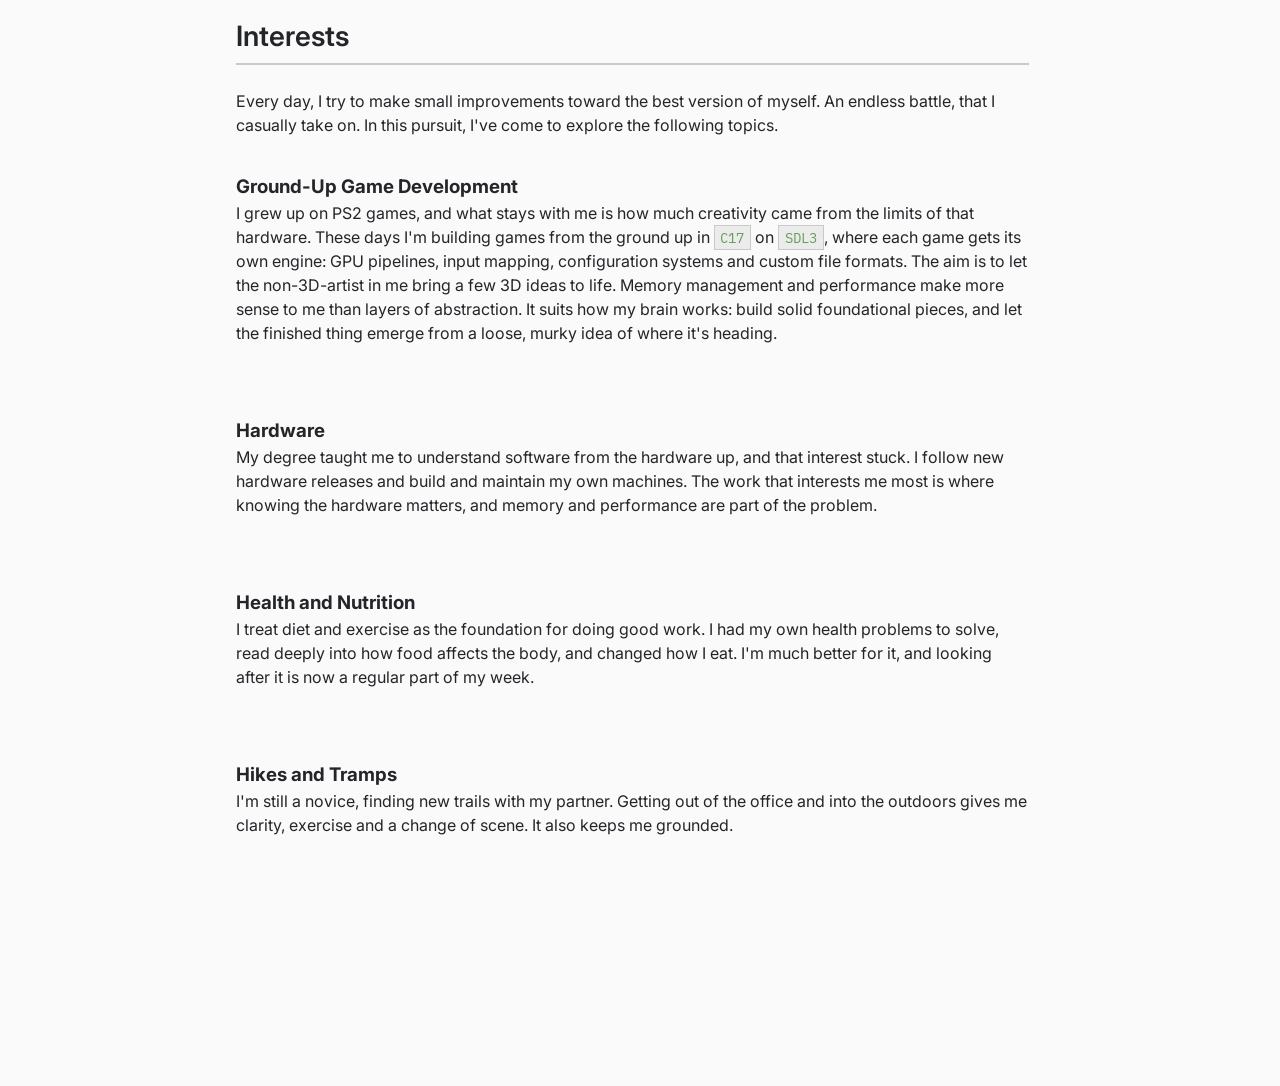
==== commit 81f73598: "Reframe game work as ground-up game development, each game with its own engine; Interests: foundatio" ====
--- a/index.html
+++ b/index.html
@@ -107,9 +107,9 @@
             <p>
                 My craft doesn't stop when work does; it naturally spills over into my free time as well. Like a
                 musician, I practise: exploring, experimenting, and reinforcing. Exploring Vim motions, building desktop
-                computers, adapting to ergonomic keyboards and layouts. Currently, I'm building my own game engines in C
-                upon SDL3 foundations, exploring my own workflow that avoids the noise of modern tooling. Every day is
-                a chance to be better than yesterday, a challenge I relish.
+                computers, adapting to ergonomic keyboards and layouts. Currently, I'm building games from the ground up
+                in C upon SDL3 foundations, each with its own engine, exploring my own workflow that avoids the noise of
+                modern tooling. Every day is a chance to be better than yesterday, a challenge I relish.
             </p>
         </section>
 
@@ -264,14 +264,15 @@
 
             <div class="interests-list">
                 <article>
-                    <h3>Engine Development</h3>
+                    <h3>Ground-Up Game Development</h3>
                     <p>
                         I grew up on PS2 games, and what stays with me is how much creativity came from the limits of
-                        that hardware. These days I'm building my own game engine in <code>C17</code> on
-                        <code>SDL3</code>: hand-built GPU pipelines, input mapping, configuration systems and custom
-                        file formats. The aim is to let the non-3D-artist in me bring a few 3D ideas to life. Memory
-                        management and performance make more sense to me than layers of abstraction, and at this level
-                        I can ask how something works and go and find out.
+                        that hardware. These days I'm building games from the ground up in <code>C17</code> on
+                        <code>SDL3</code>, where each game gets its own engine: GPU pipelines, input mapping,
+                        configuration systems and custom file formats. The aim is to let the non-3D-artist in me bring a
+                        few 3D ideas to life. Memory management and performance make more sense to me than layers of
+                        abstraction. It suits how my brain works: build solid foundational pieces, and let the finished
+                        thing emerge from a loose, murky idea of where it's heading.
                     </p>
                 </article>
 
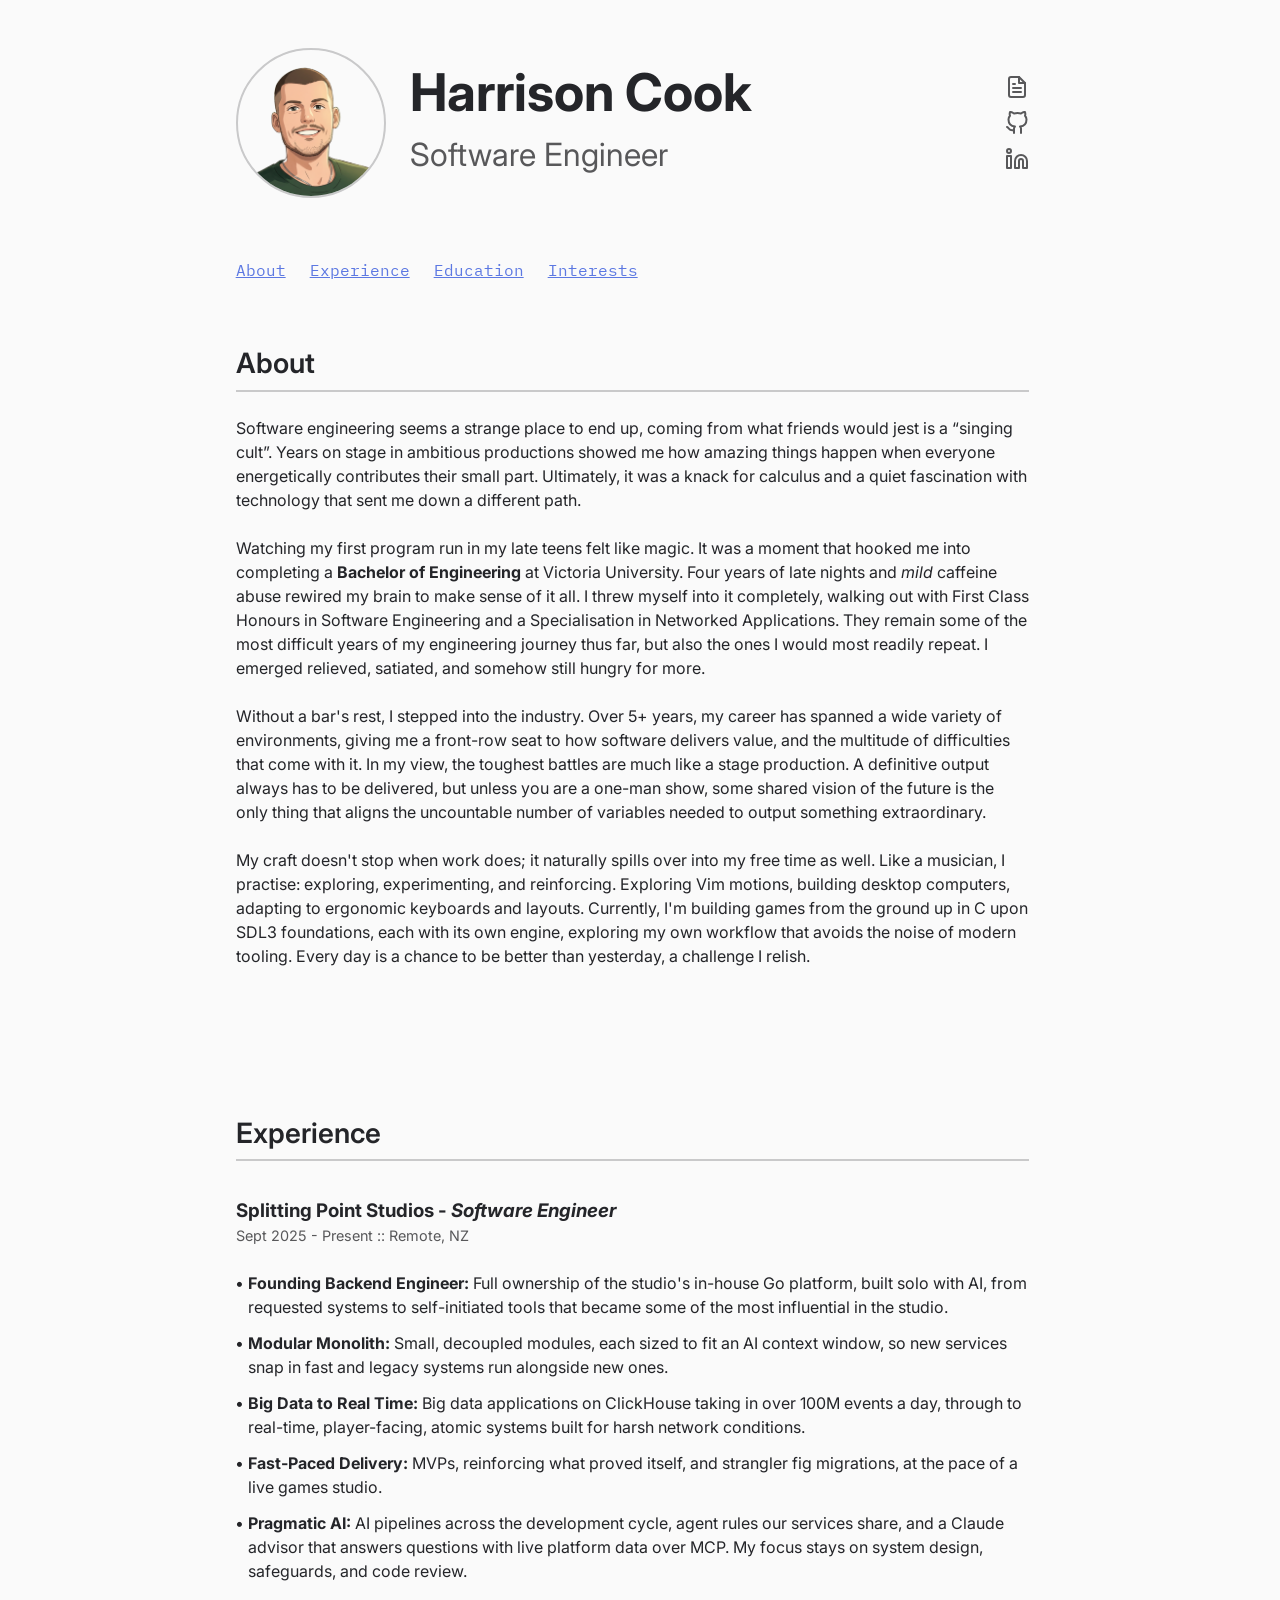
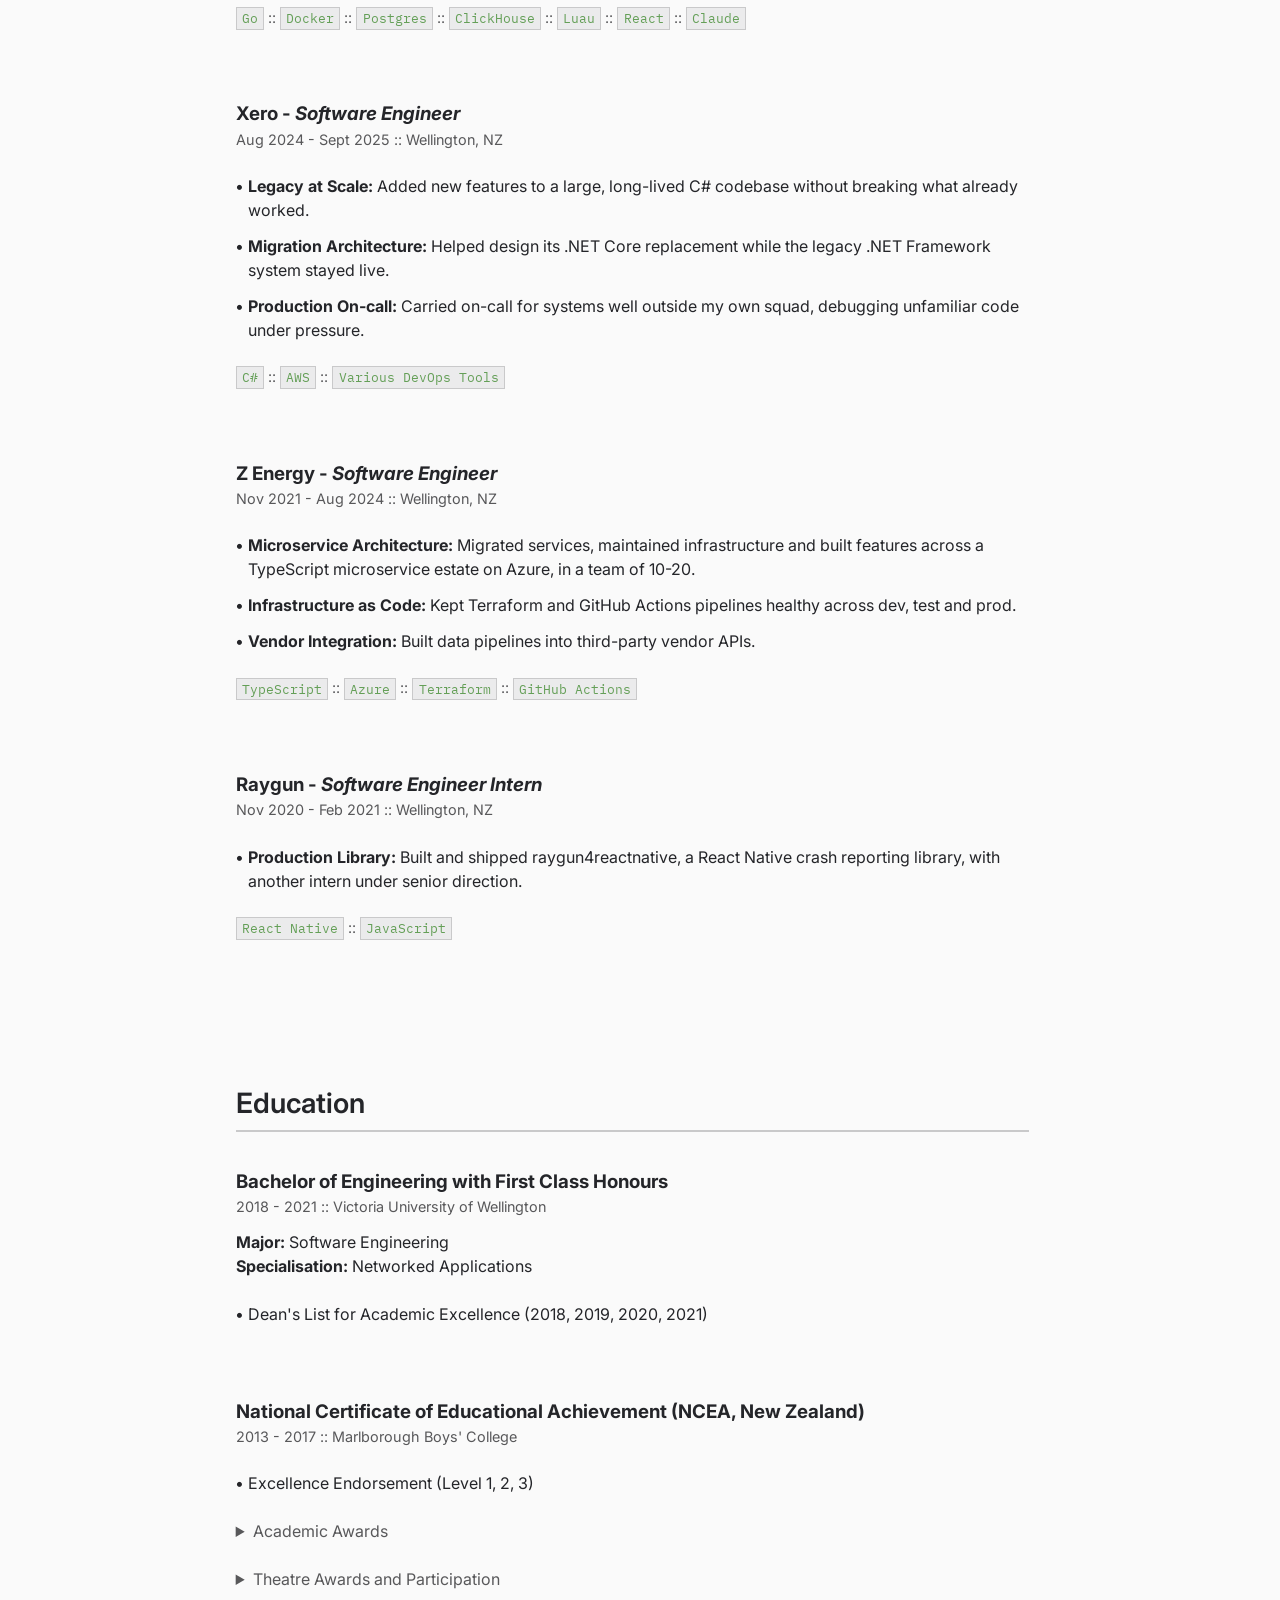
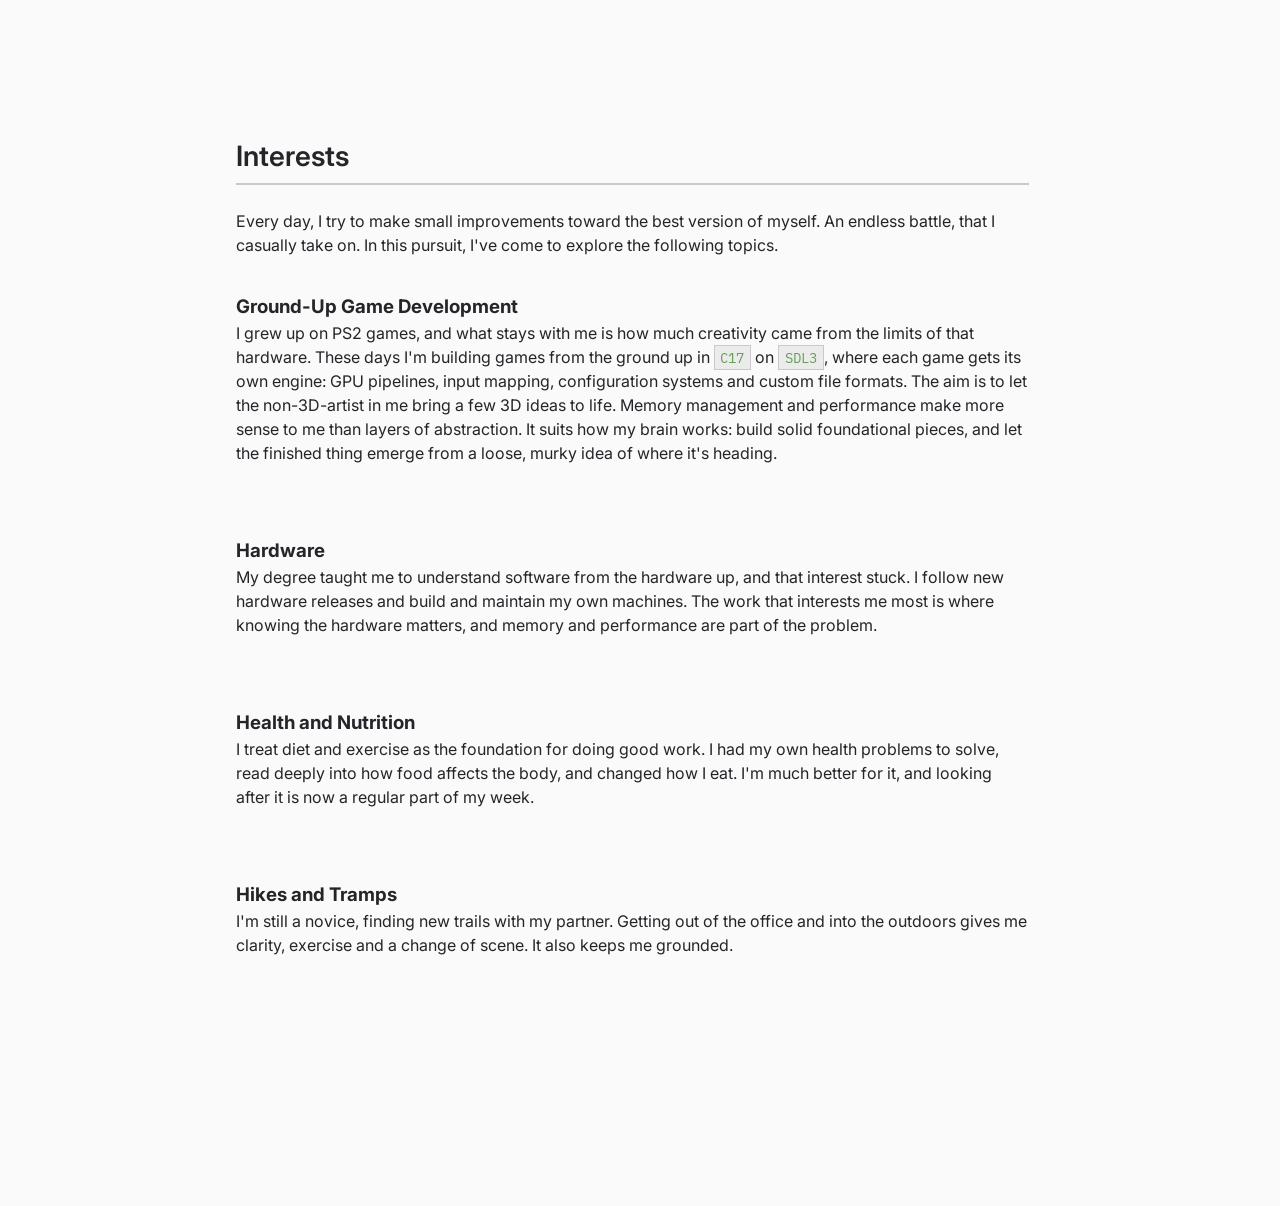
==== commit 11f79257: "CV and site: Splitting Point as a capability summary (modular monolith, big data to real time, MVP a" ====
--- a/index.html
+++ b/index.html
@@ -122,23 +122,29 @@
                 <ul>
                     <li>
                         <h4>Founding Backend Engineer:</h4>
-                        Established the studio's backend from speculative feature specifications to an in-house platform
-                        in Go that games rely upon today.
-                    </li>
-                    <li>
-                        <h4>Building Beyond the Spec:</h4>
-                        Worked directly with the CEO to push new ideas into the platform, building past the
-                        specifications given. Several of the studio's most used tools started that way.
-                    </li>
-                    <li>
-                        <h4>Today and Tomorrow:</h4>
-                        Delivered what each day needed while quietly laying groundwork for what was coming, stretching
-                        past the immediate scope only where the bet was calculated.
+                        Full ownership of the studio's in-house Go platform, built solo with AI, from requested systems
+                        to self-initiated tools that became some of the most influential in the studio.
+                    </li>
+                    <li>
+                        <h4>Modular Monolith:</h4>
+                        Small, decoupled modules, each sized to fit an AI context window, so new services snap in fast
+                        and legacy systems run alongside new ones.
+                    </li>
+                    <li>
+                        <h4>Big Data to Real Time:</h4>
+                        Big data applications on ClickHouse taking in over 100M events a day, through to real-time,
+                        player-facing, atomic systems built for harsh network conditions.
+                    </li>
+                    <li>
+                        <h4>Fast-Paced Delivery:</h4>
+                        MVPs, reinforcing what proved itself, and strangler fig migrations, at the pace of a live games
+                        studio.
                     </li>
                     <li>
                         <h4>Pragmatic AI:</h4>
-                        Used AI across the development cycle, from black-box drafts to review-only pipelines for the
-                        services that must not fail.
+                        AI pipelines across the development cycle, agent rules our services share, and a Claude advisor
+                        that answers questions with live platform data over MCP. My focus stays on system design,
+                        safeguards, and code review.
                     </li>
                 </ul>
                 <p class="skills">
@@ -177,12 +183,16 @@
                         estate on Azure, in a team of 10-20.
                     </li>
                     <li>
+                        <h4>Infrastructure as Code:</h4>
+                        Kept Terraform and GitHub Actions pipelines healthy across dev, test and prod.
+                    </li>
+                    <li>
                         <h4>Vendor Integration:</h4>
                         Built data pipelines into third-party vendor APIs.
                     </li>
                 </ul>
                 <p class="skills">
-                    <code>TypeScript</code> :: <code>Azure</code> :: <code>DevOps</code> :: <code>Microservices</code>
+                    <code>TypeScript</code> :: <code>Azure</code> :: <code>Terraform</code> :: <code>GitHub Actions</code>
                 </p>
             </article>
 
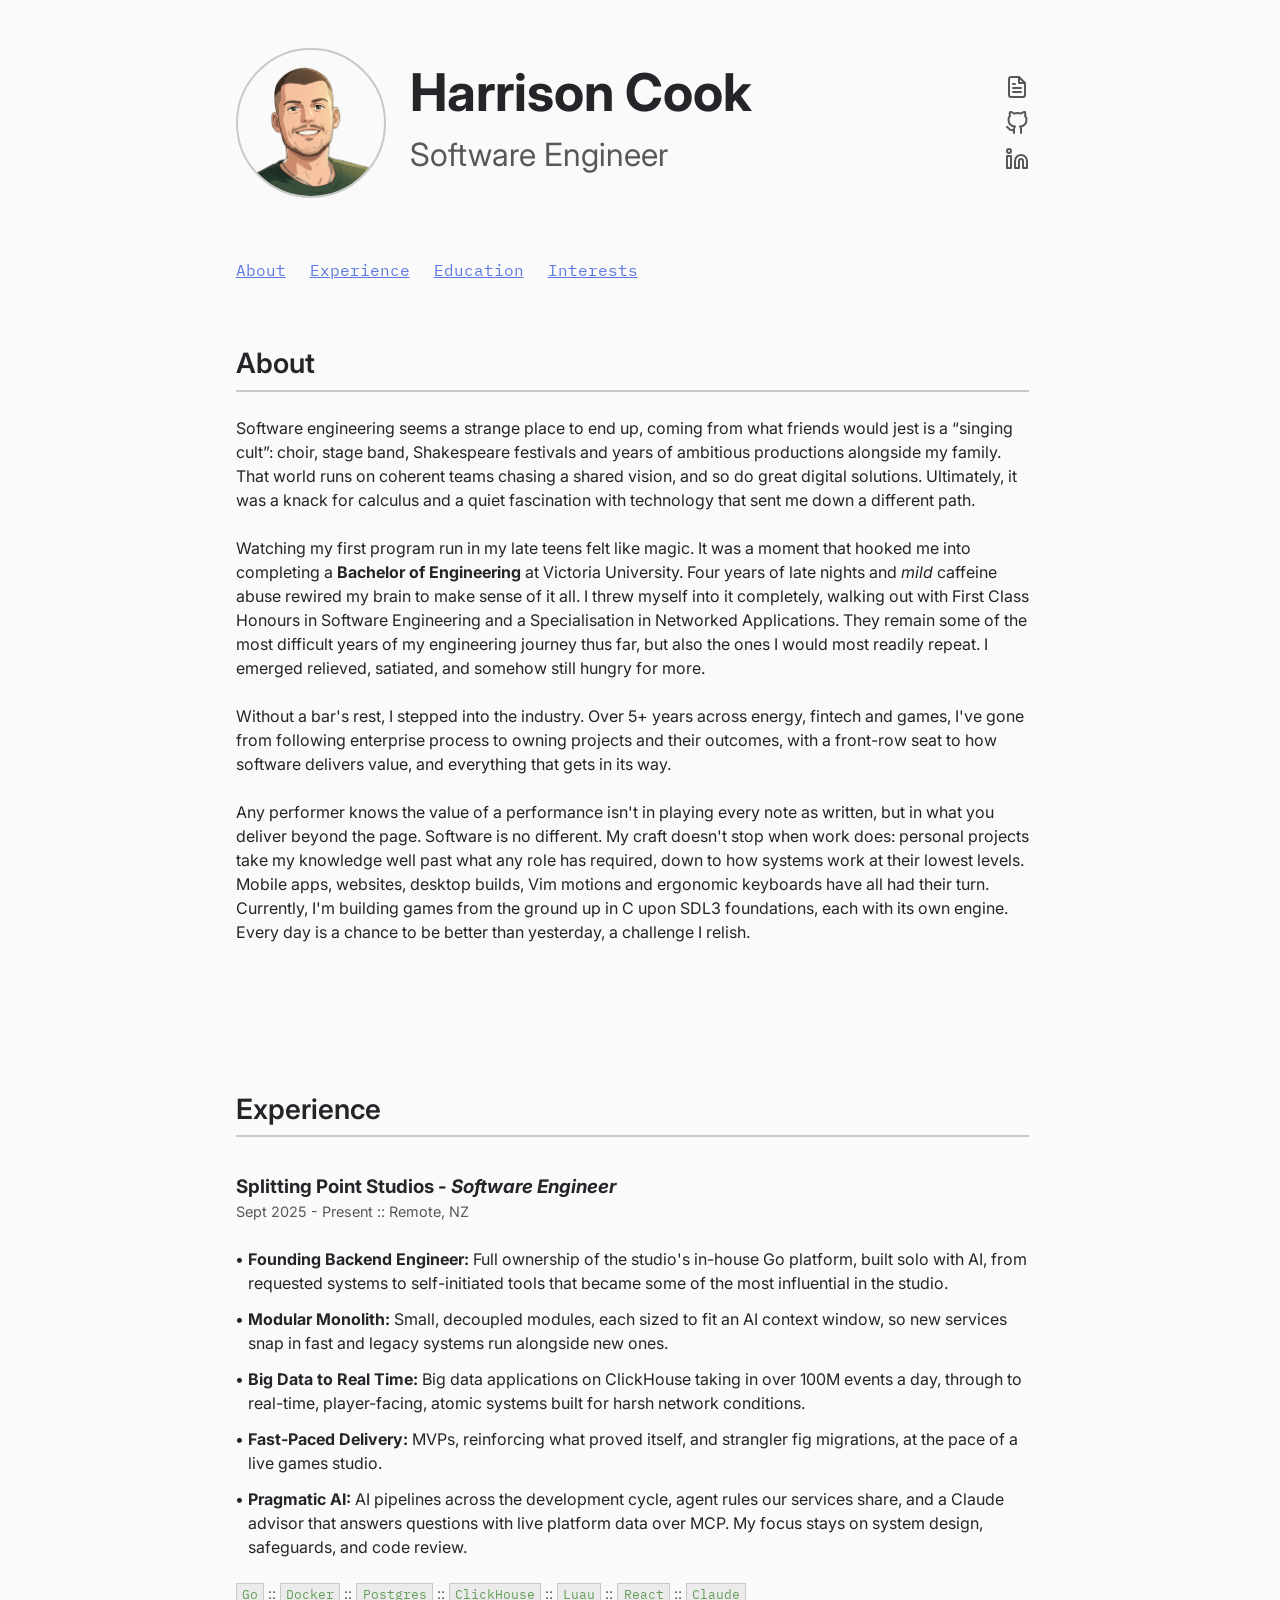
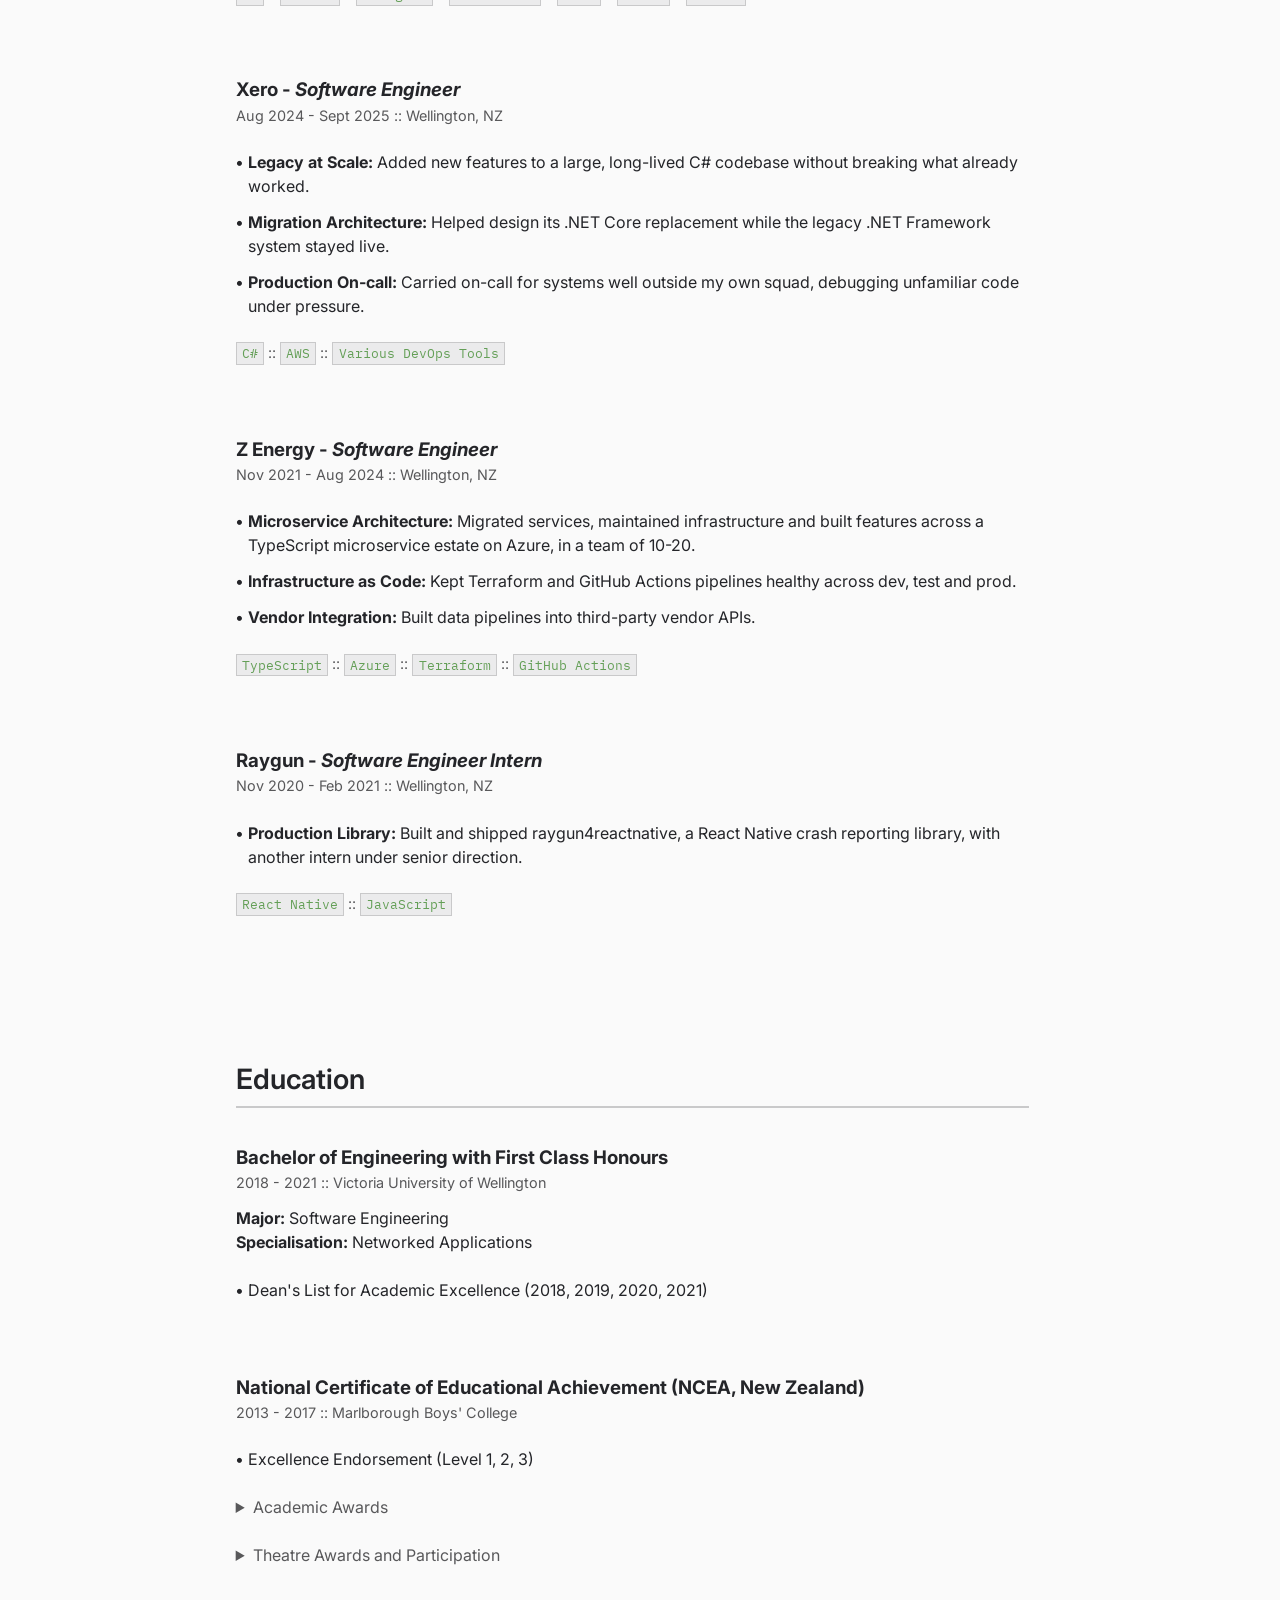
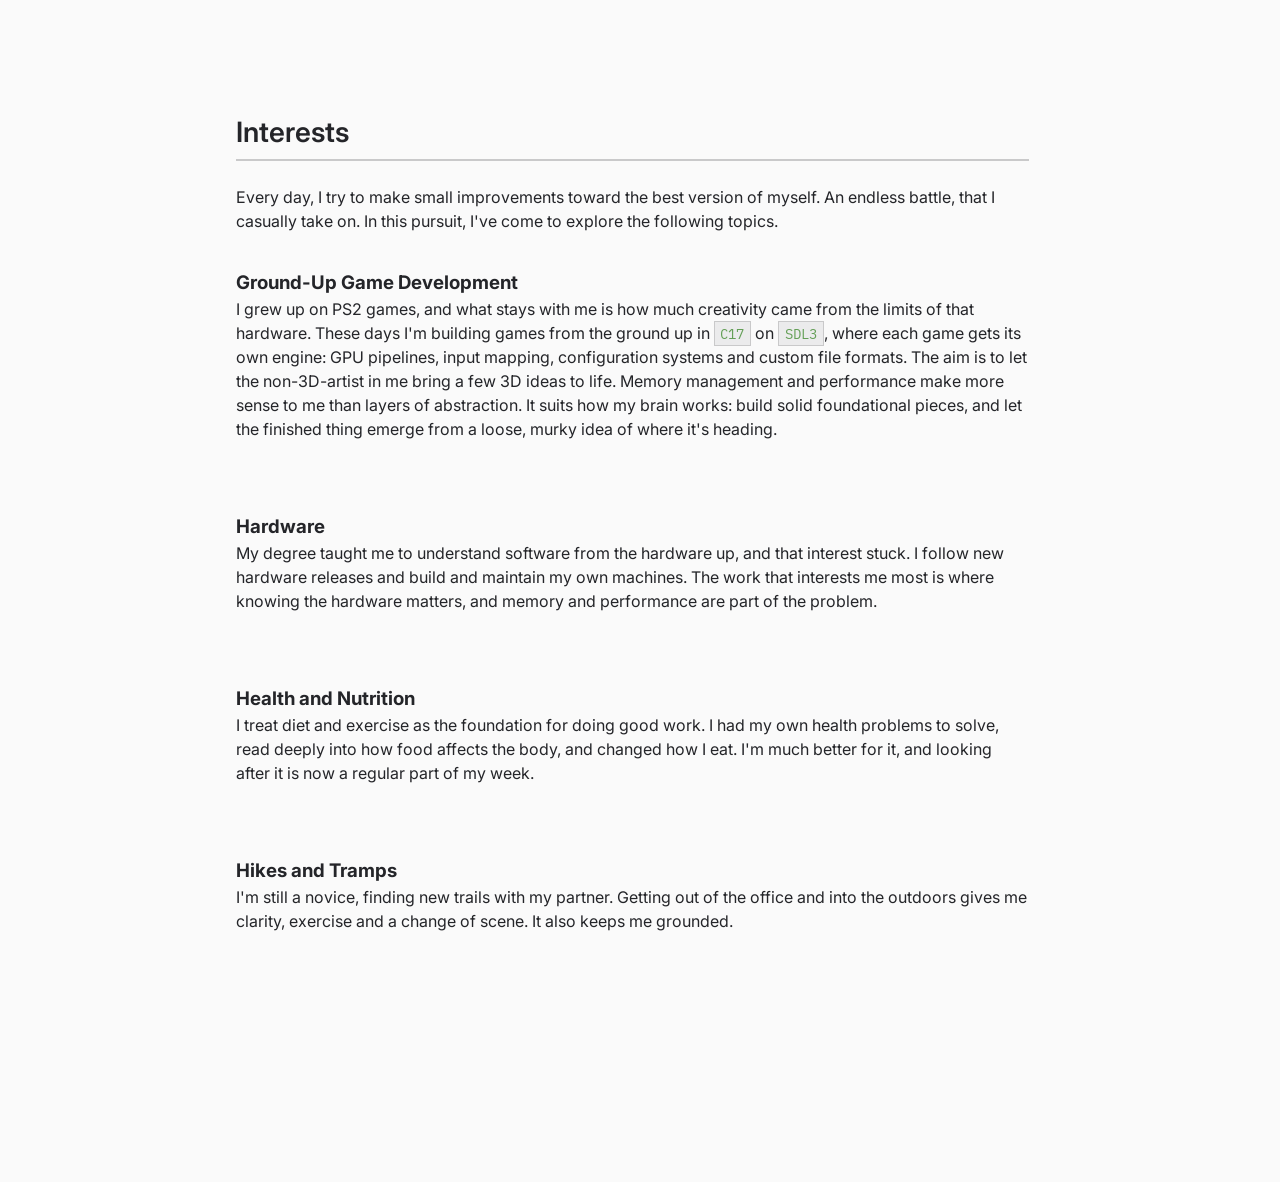
==== commit 1499f30f: "About (CV and site): thespian opener with coherent teams, enterprise-to-ownership arc, performer lin" ====
--- a/index.html
+++ b/index.html
@@ -84,9 +84,10 @@
 
             <p>
                 Software engineering seems a strange place to end up, coming from what friends would jest is a
-                <q>singing cult</q>. Years on stage in ambitious productions showed me how amazing things happen when
-                everyone energetically contributes their small part. Ultimately, it was a knack for calculus and a
-                quiet fascination with technology that sent me down a different path.
+                <q>singing cult</q>: choir, stage band, Shakespeare festivals and years of ambitious productions
+                alongside my family. That world runs on coherent teams chasing a shared vision, and so do great digital
+                solutions. Ultimately, it was a knack for calculus and a quiet fascination with technology that sent me
+                down a different path.
             </p>
             <p>
                 Watching my first program run in my late teens felt like magic. It was a moment that hooked me into
@@ -97,19 +98,17 @@
                 the ones I would most readily repeat. I emerged relieved, satiated, and somehow still hungry for more.
             </p>
             <p>
-                Without a bar's rest, I stepped into the industry. Over 5+ years, my career has spanned a wide variety
-                of environments, giving me a front-row seat to how software delivers value, and the multitude of
-                difficulties that come with it. In my view, the toughest battles are much like a stage production. A
-                definitive output always has to be delivered, but unless you are a one-man show, some shared vision of
-                the future is the only thing that aligns the uncountable number of variables needed to output something
-                extraordinary.
-            </p>
-            <p>
-                My craft doesn't stop when work does; it naturally spills over into my free time as well. Like a
-                musician, I practise: exploring, experimenting, and reinforcing. Exploring Vim motions, building desktop
-                computers, adapting to ergonomic keyboards and layouts. Currently, I'm building games from the ground up
-                in C upon SDL3 foundations, each with its own engine, exploring my own workflow that avoids the noise of
-                modern tooling. Every day is a chance to be better than yesterday, a challenge I relish.
+                Without a bar's rest, I stepped into the industry. Over 5+ years across energy, fintech and games, I've
+                gone from following enterprise process to owning projects and their outcomes, with a front-row seat to
+                how software delivers value, and everything that gets in its way.
+            </p>
+            <p>
+                Any performer knows the value of a performance isn't in playing every note as written, but in what you
+                deliver beyond the page. Software is no different. My craft doesn't stop when work does: personal
+                projects take my knowledge well past what any role has required, down to how systems work at their
+                lowest levels. Mobile apps, websites, desktop builds, Vim motions and ergonomic keyboards have all had
+                their turn. Currently, I'm building games from the ground up in C upon SDL3 foundations, each with its
+                own engine. Every day is a chance to be better than yesterday, a challenge I relish.
             </p>
         </section>
 
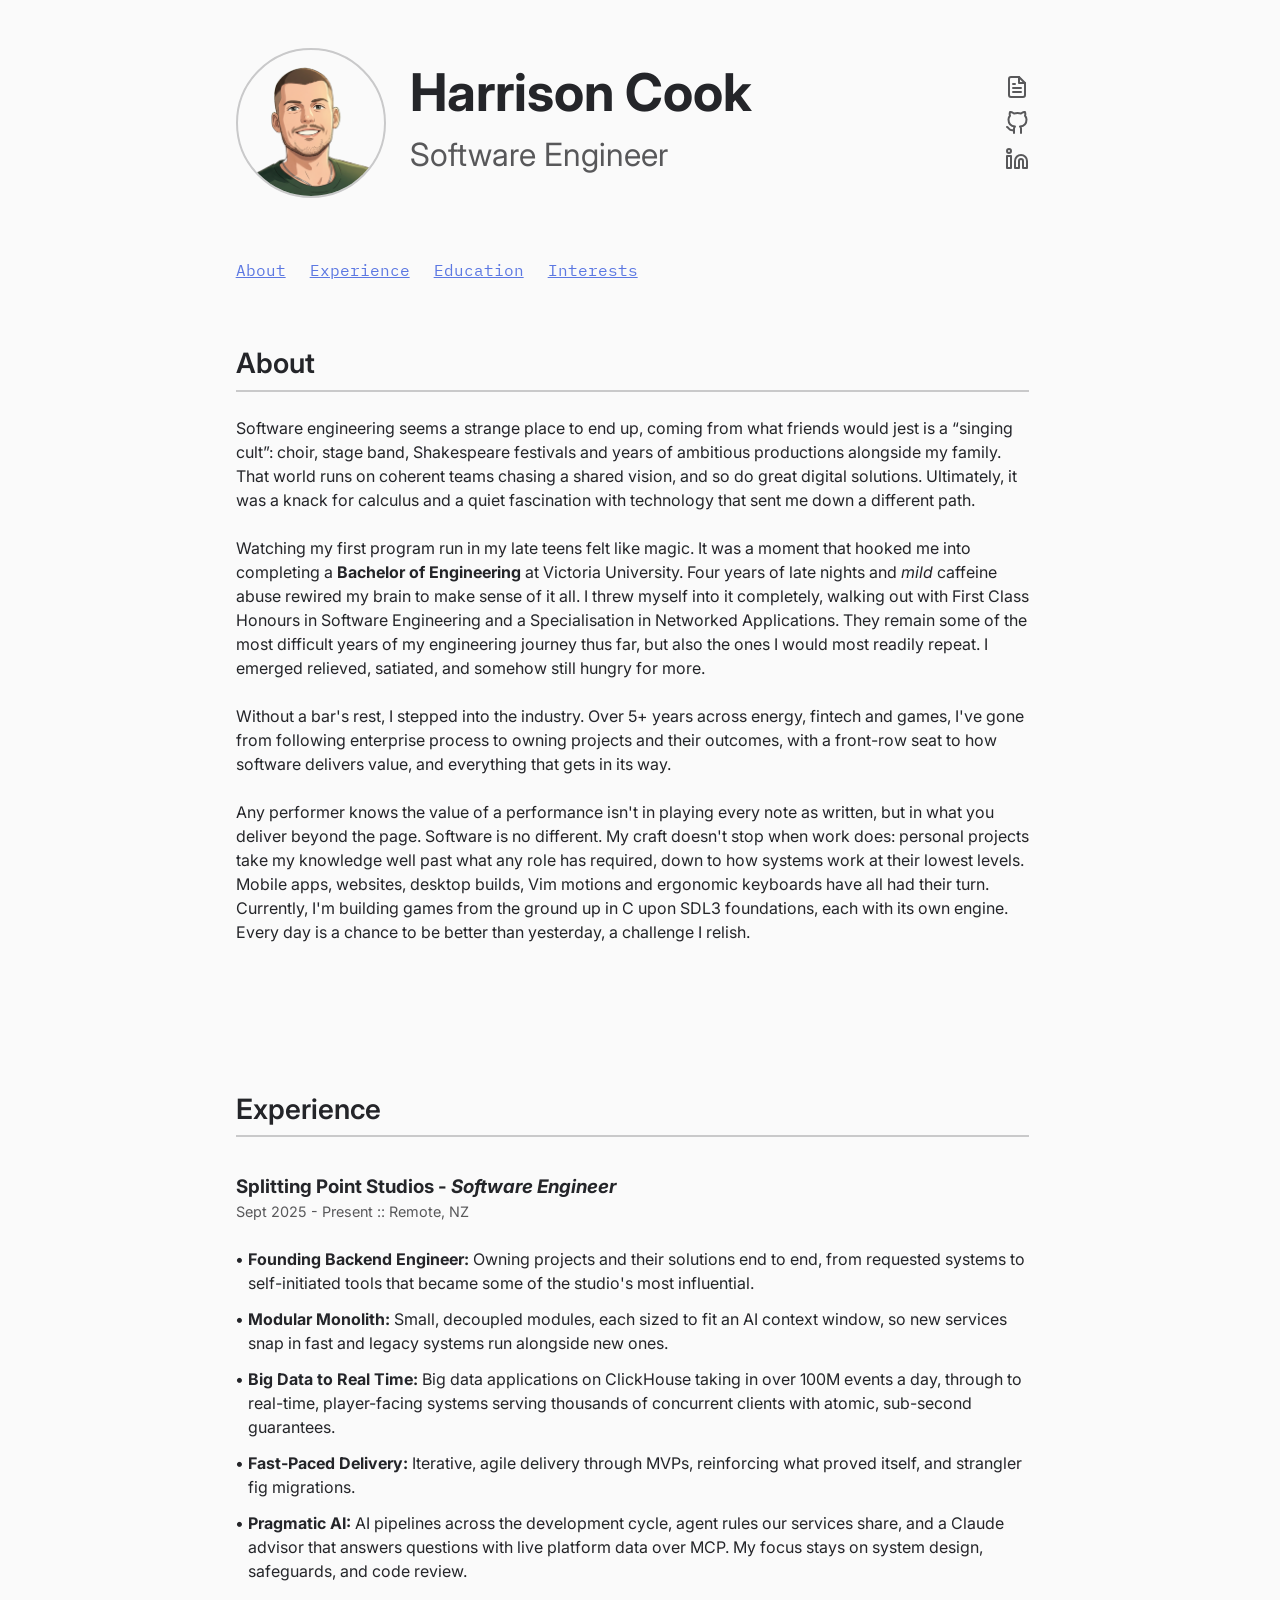
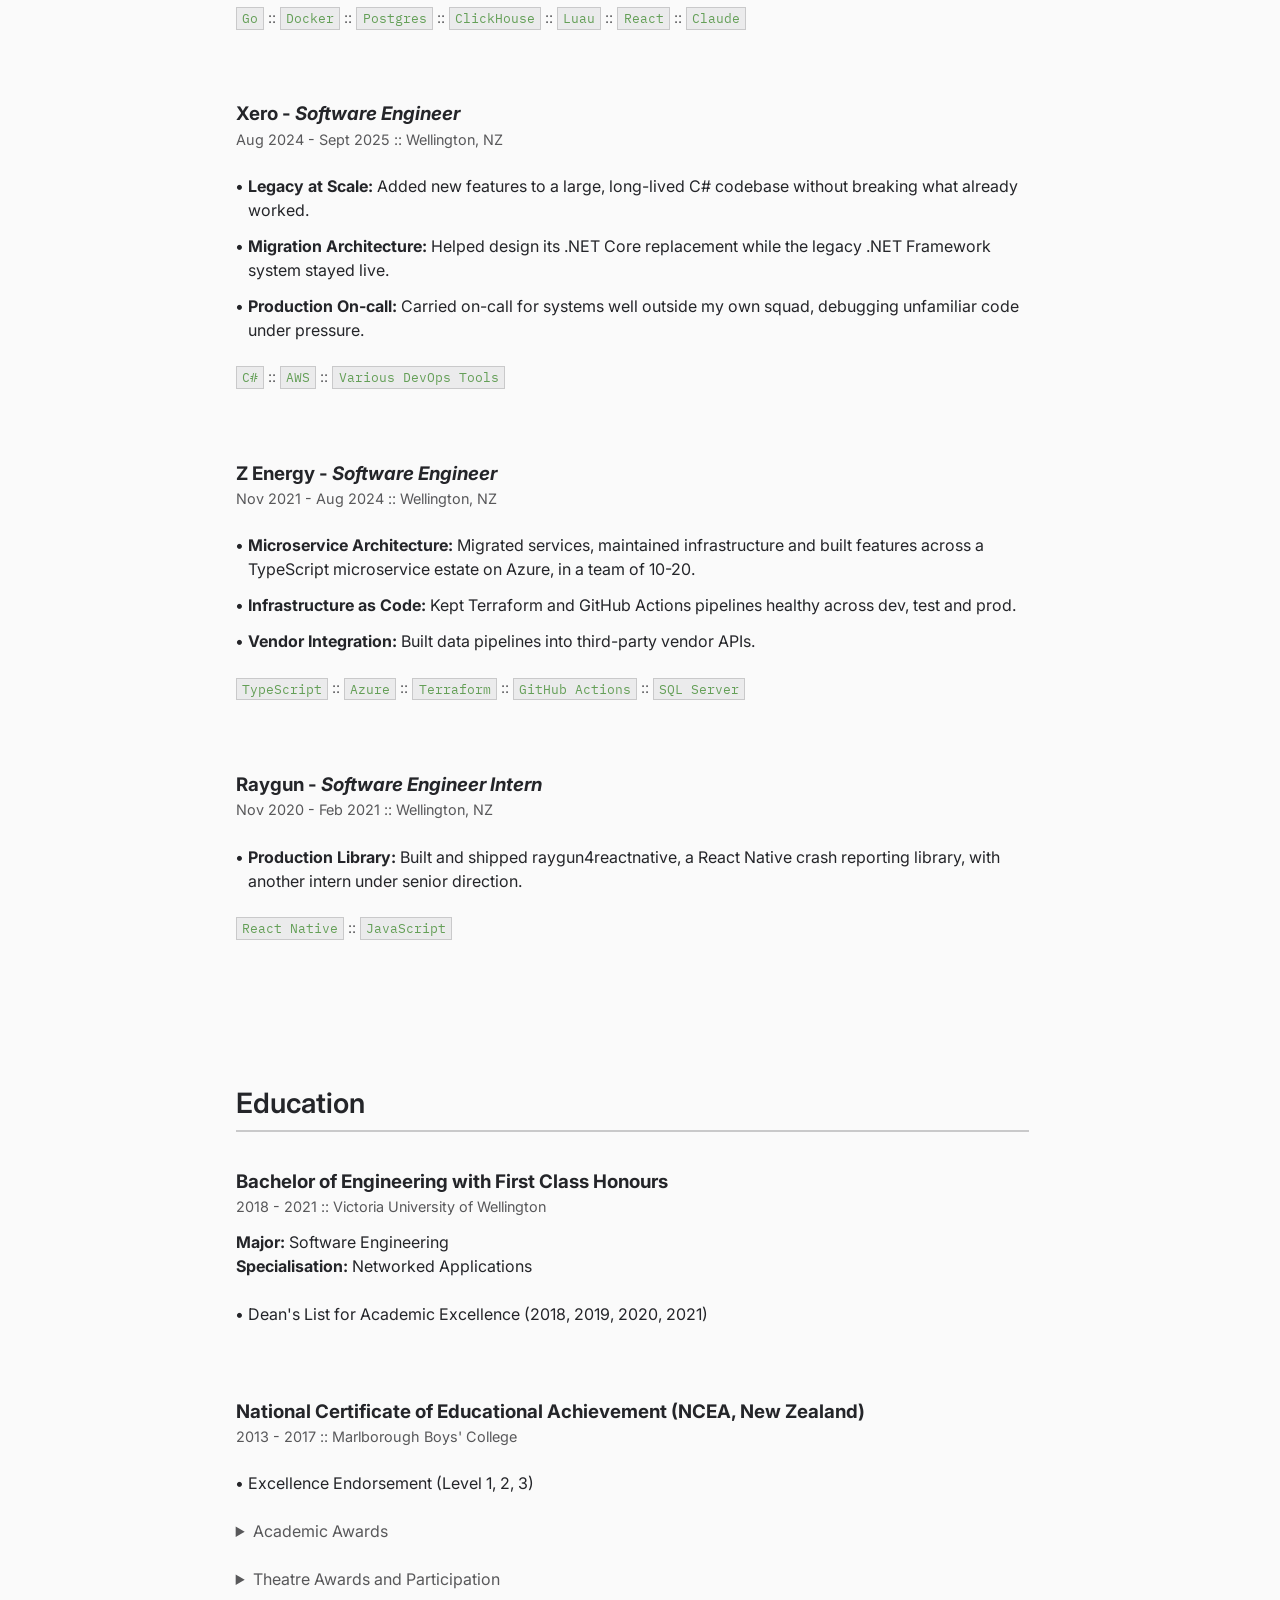
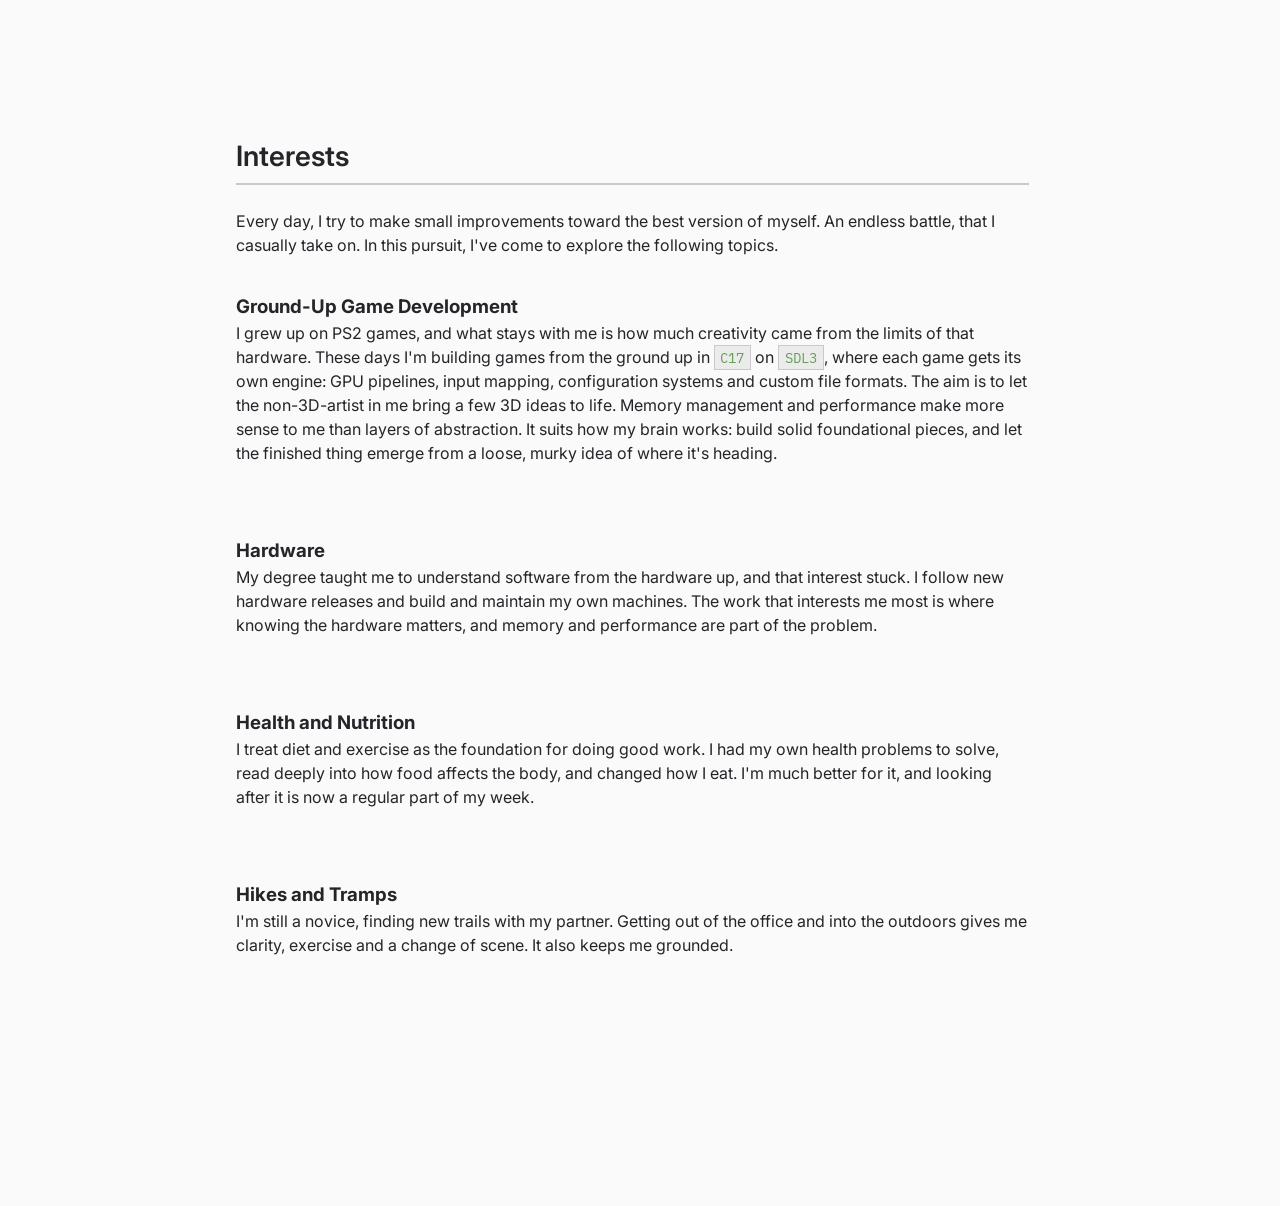
==== commit c1fe1bad: "CV and site: Splitting Point rewrite (ownership, modular monolith in Go, big data to real-time with " ====
--- a/index.html
+++ b/index.html
@@ -121,8 +121,8 @@
                 <ul>
                     <li>
                         <h4>Founding Backend Engineer:</h4>
-                        Full ownership of the studio's in-house Go platform, built solo with AI, from requested systems
-                        to self-initiated tools that became some of the most influential in the studio.
+                        Owning projects and their solutions end to end, from requested systems to self-initiated tools
+                        that became some of the studio's most influential.
                     </li>
                     <li>
                         <h4>Modular Monolith:</h4>
@@ -132,12 +132,13 @@
                     <li>
                         <h4>Big Data to Real Time:</h4>
                         Big data applications on ClickHouse taking in over 100M events a day, through to real-time,
-                        player-facing, atomic systems built for harsh network conditions.
+                        player-facing systems serving thousands of concurrent clients with atomic, sub-second
+                        guarantees.
                     </li>
                     <li>
                         <h4>Fast-Paced Delivery:</h4>
-                        MVPs, reinforcing what proved itself, and strangler fig migrations, at the pace of a live games
-                        studio.
+                        Iterative, agile delivery through MVPs, reinforcing what proved itself, and strangler fig
+                        migrations.
                     </li>
                     <li>
                         <h4>Pragmatic AI:</h4>
@@ -191,7 +192,8 @@
                     </li>
                 </ul>
                 <p class="skills">
-                    <code>TypeScript</code> :: <code>Azure</code> :: <code>Terraform</code> :: <code>GitHub Actions</code>
+                    <code>TypeScript</code> :: <code>Azure</code> :: <code>Terraform</code> ::
+                    <code>GitHub Actions</code> :: <code>SQL Server</code>
                 </p>
             </article>
 
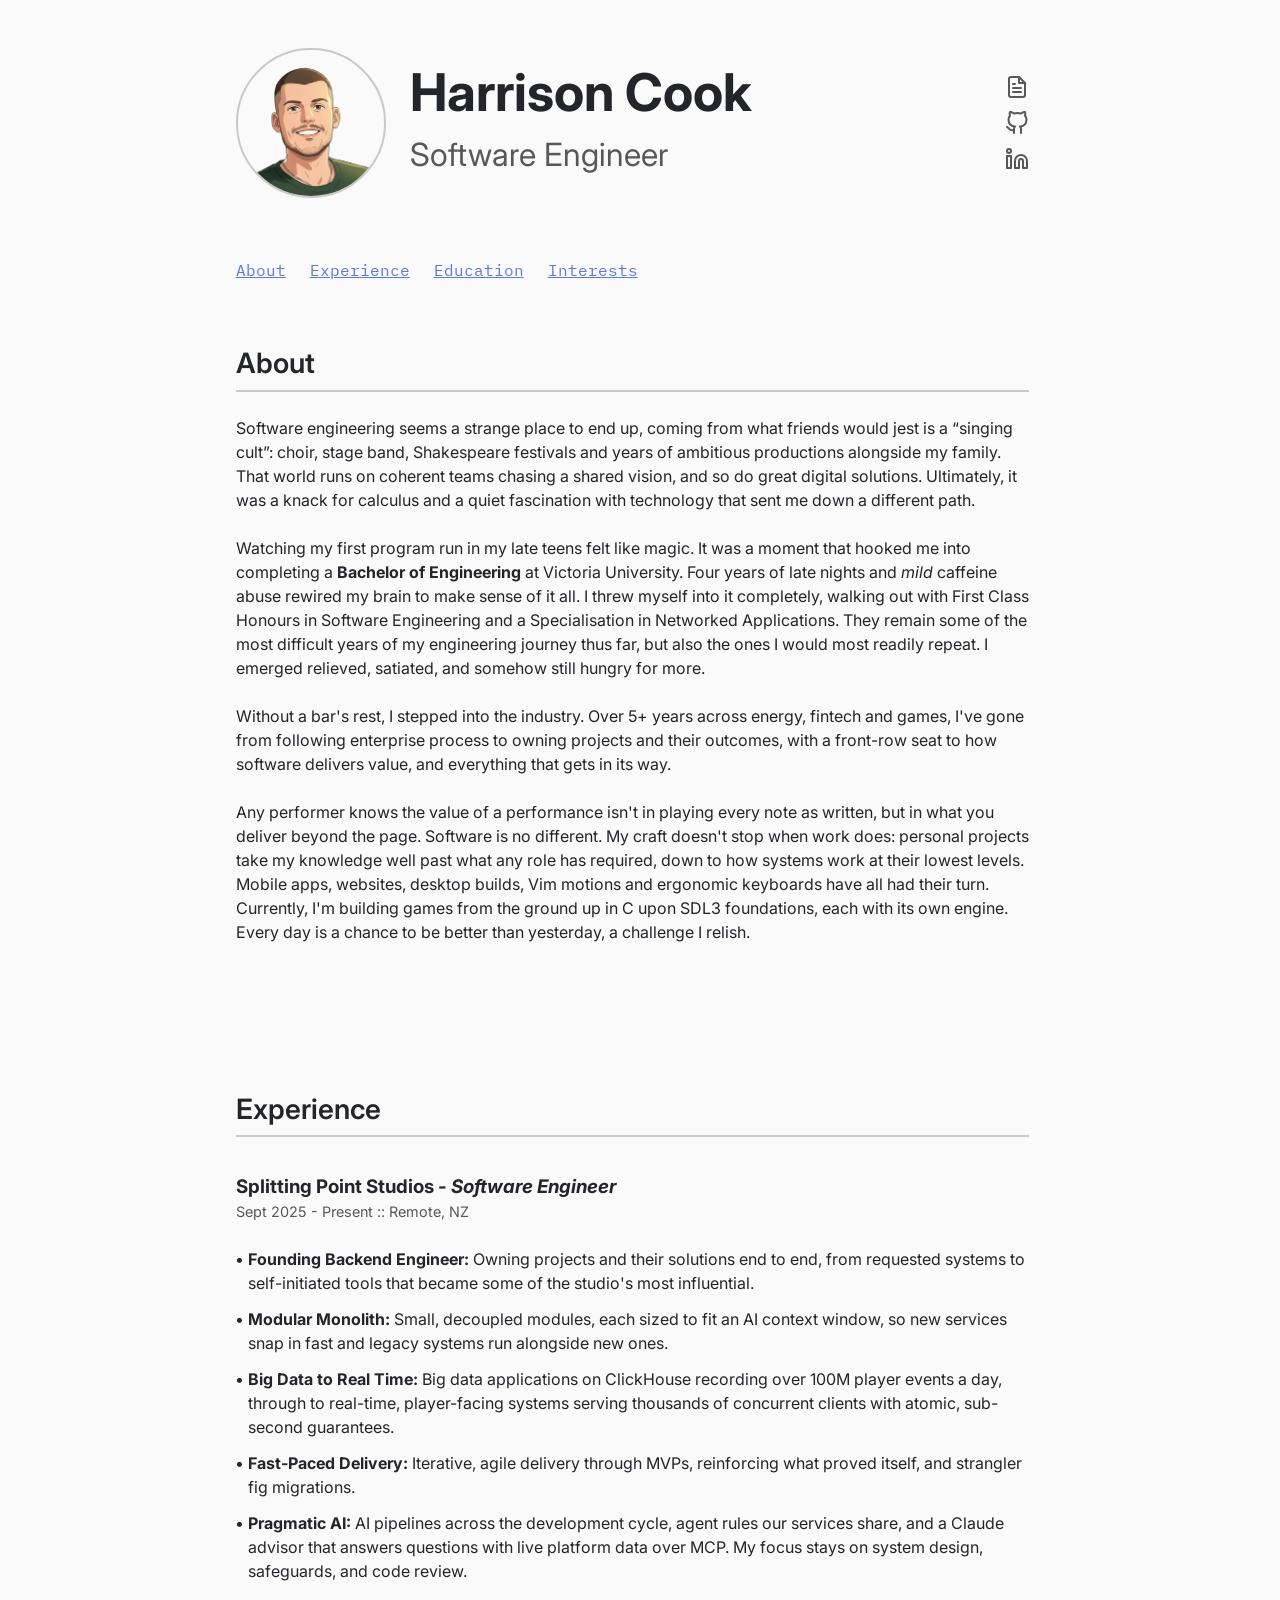
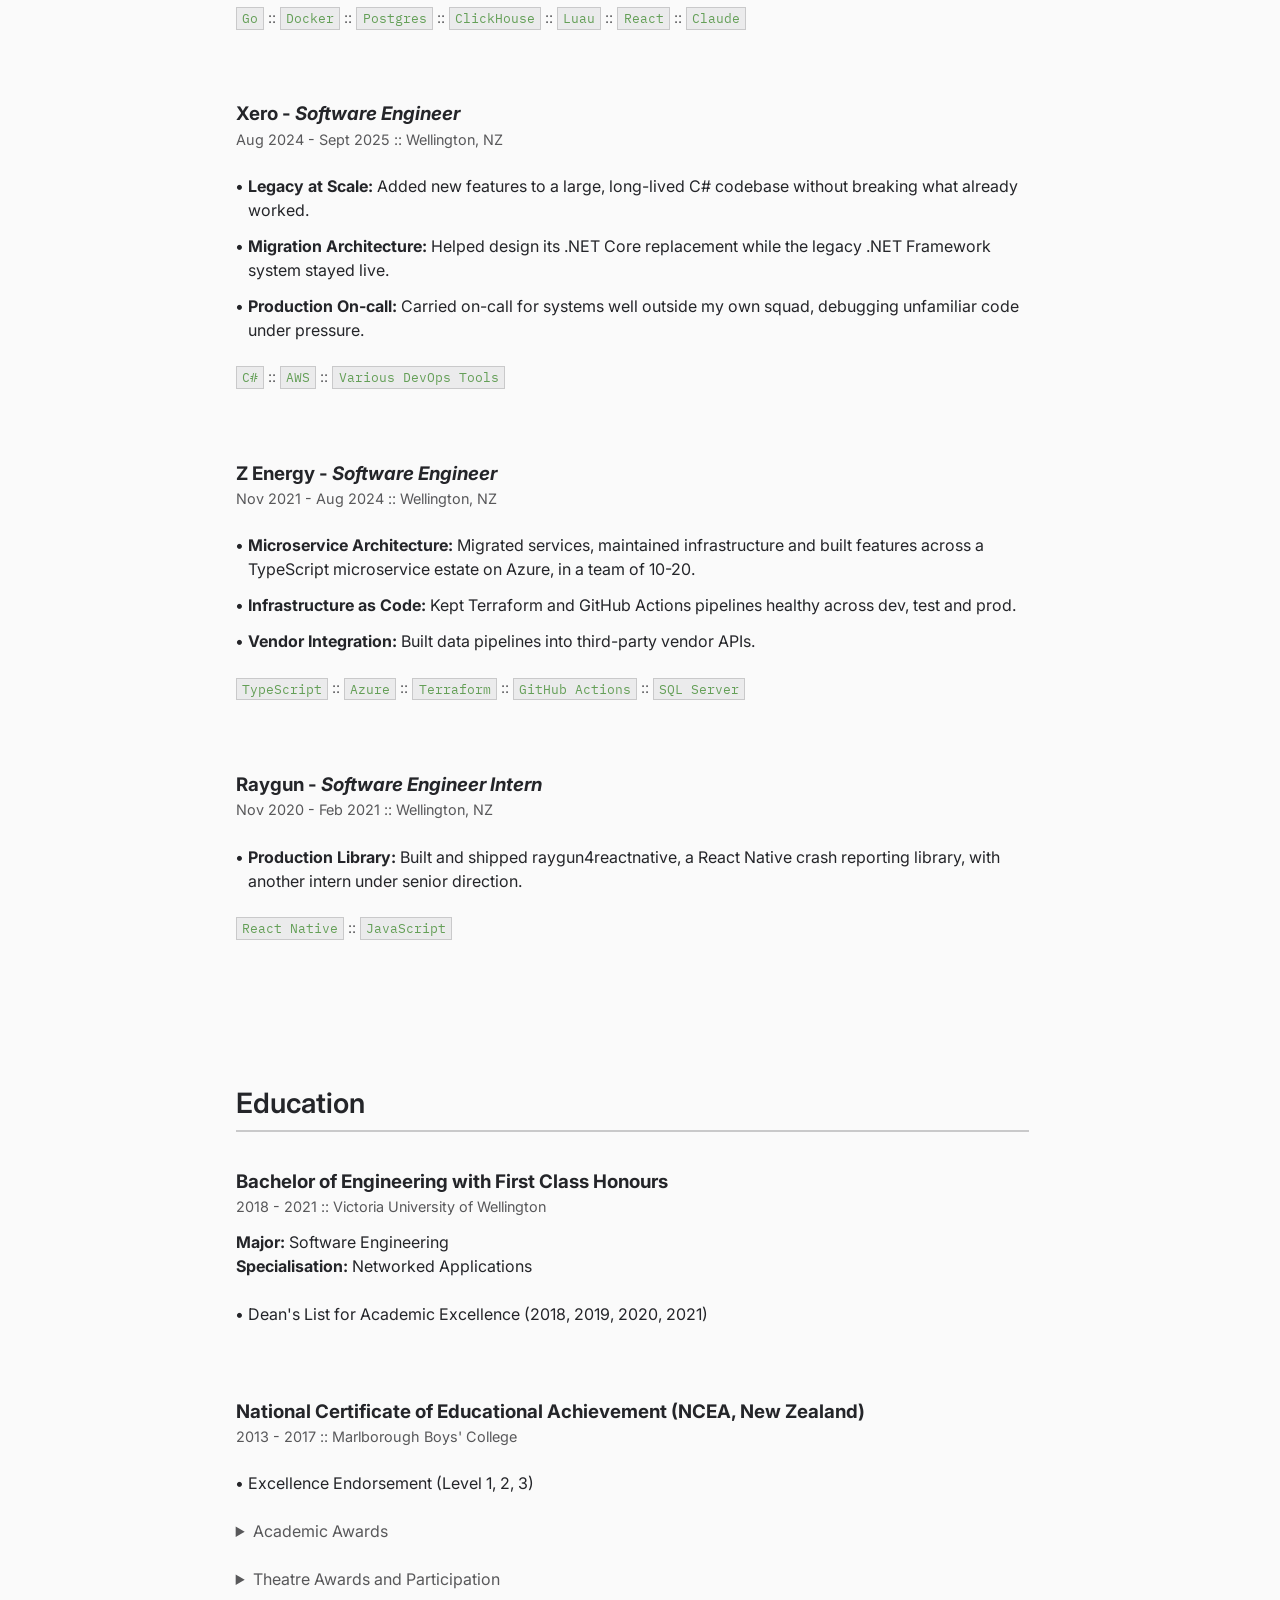
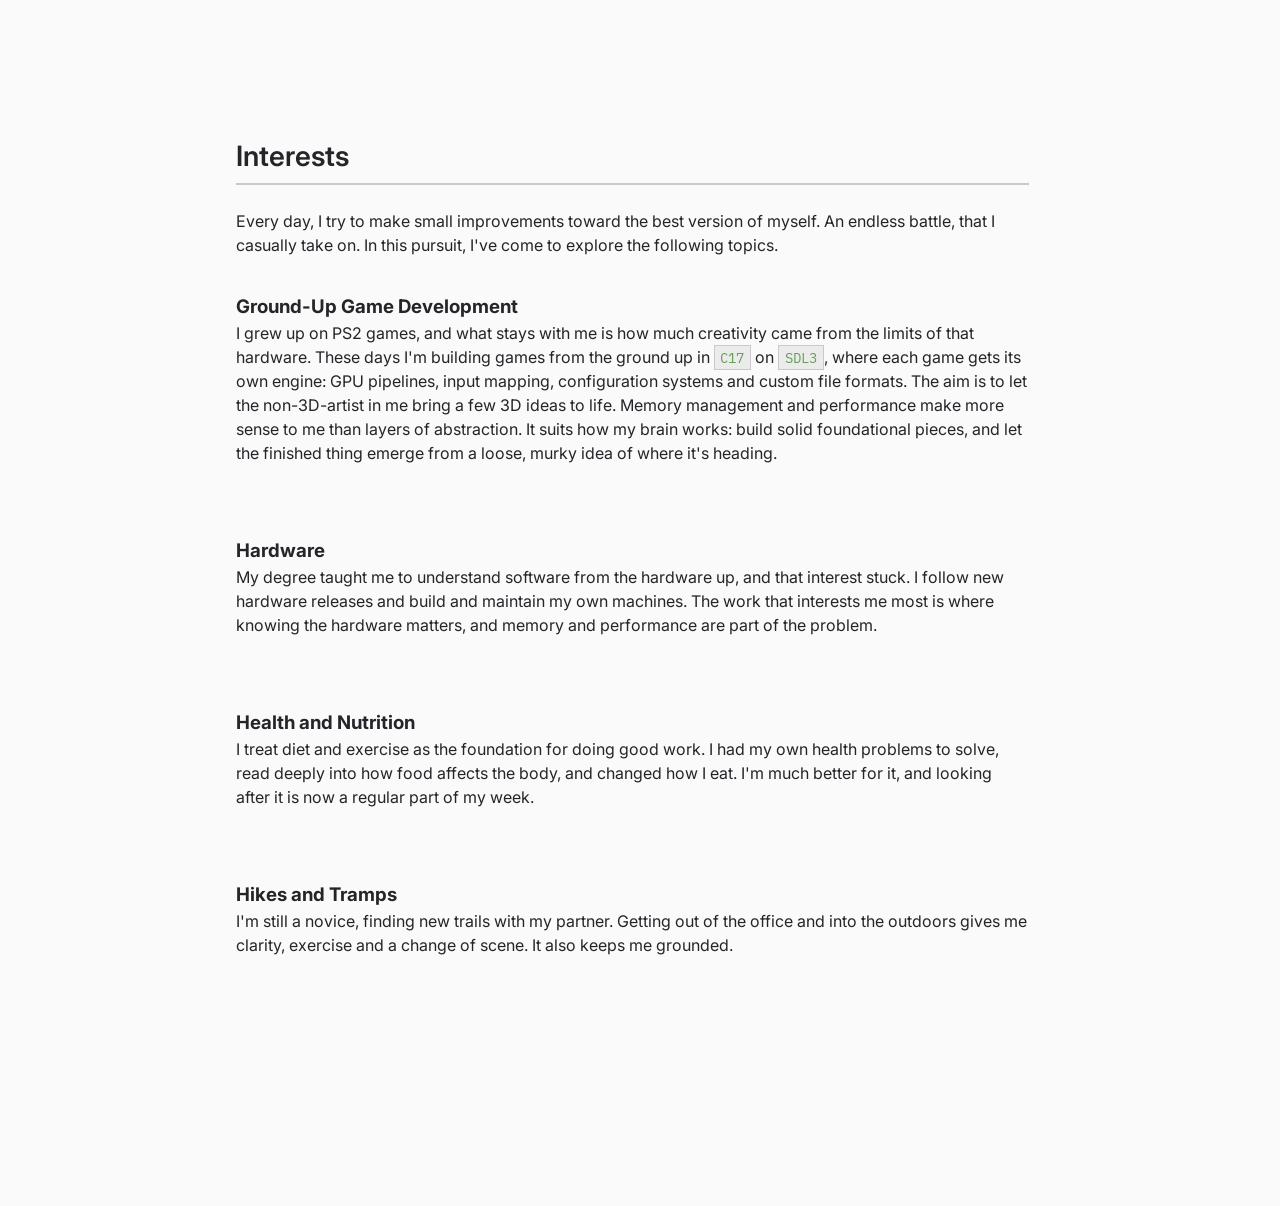
==== commit 09ed0d79: "CV and site: 100M figure reads as player events recorded, not requests" ====
--- a/index.html
+++ b/index.html
@@ -131,9 +131,9 @@
                     </li>
                     <li>
                         <h4>Big Data to Real Time:</h4>
-                        Big data applications on ClickHouse taking in over 100M events a day, through to real-time,
-                        player-facing systems serving thousands of concurrent clients with atomic, sub-second
-                        guarantees.
+                        Big data applications on ClickHouse recording over 100M player events a day, through to
+                        real-time, player-facing systems serving thousands of concurrent clients with atomic,
+                        sub-second guarantees.
                     </li>
                     <li>
                         <h4>Fast-Paced Delivery:</h4>
